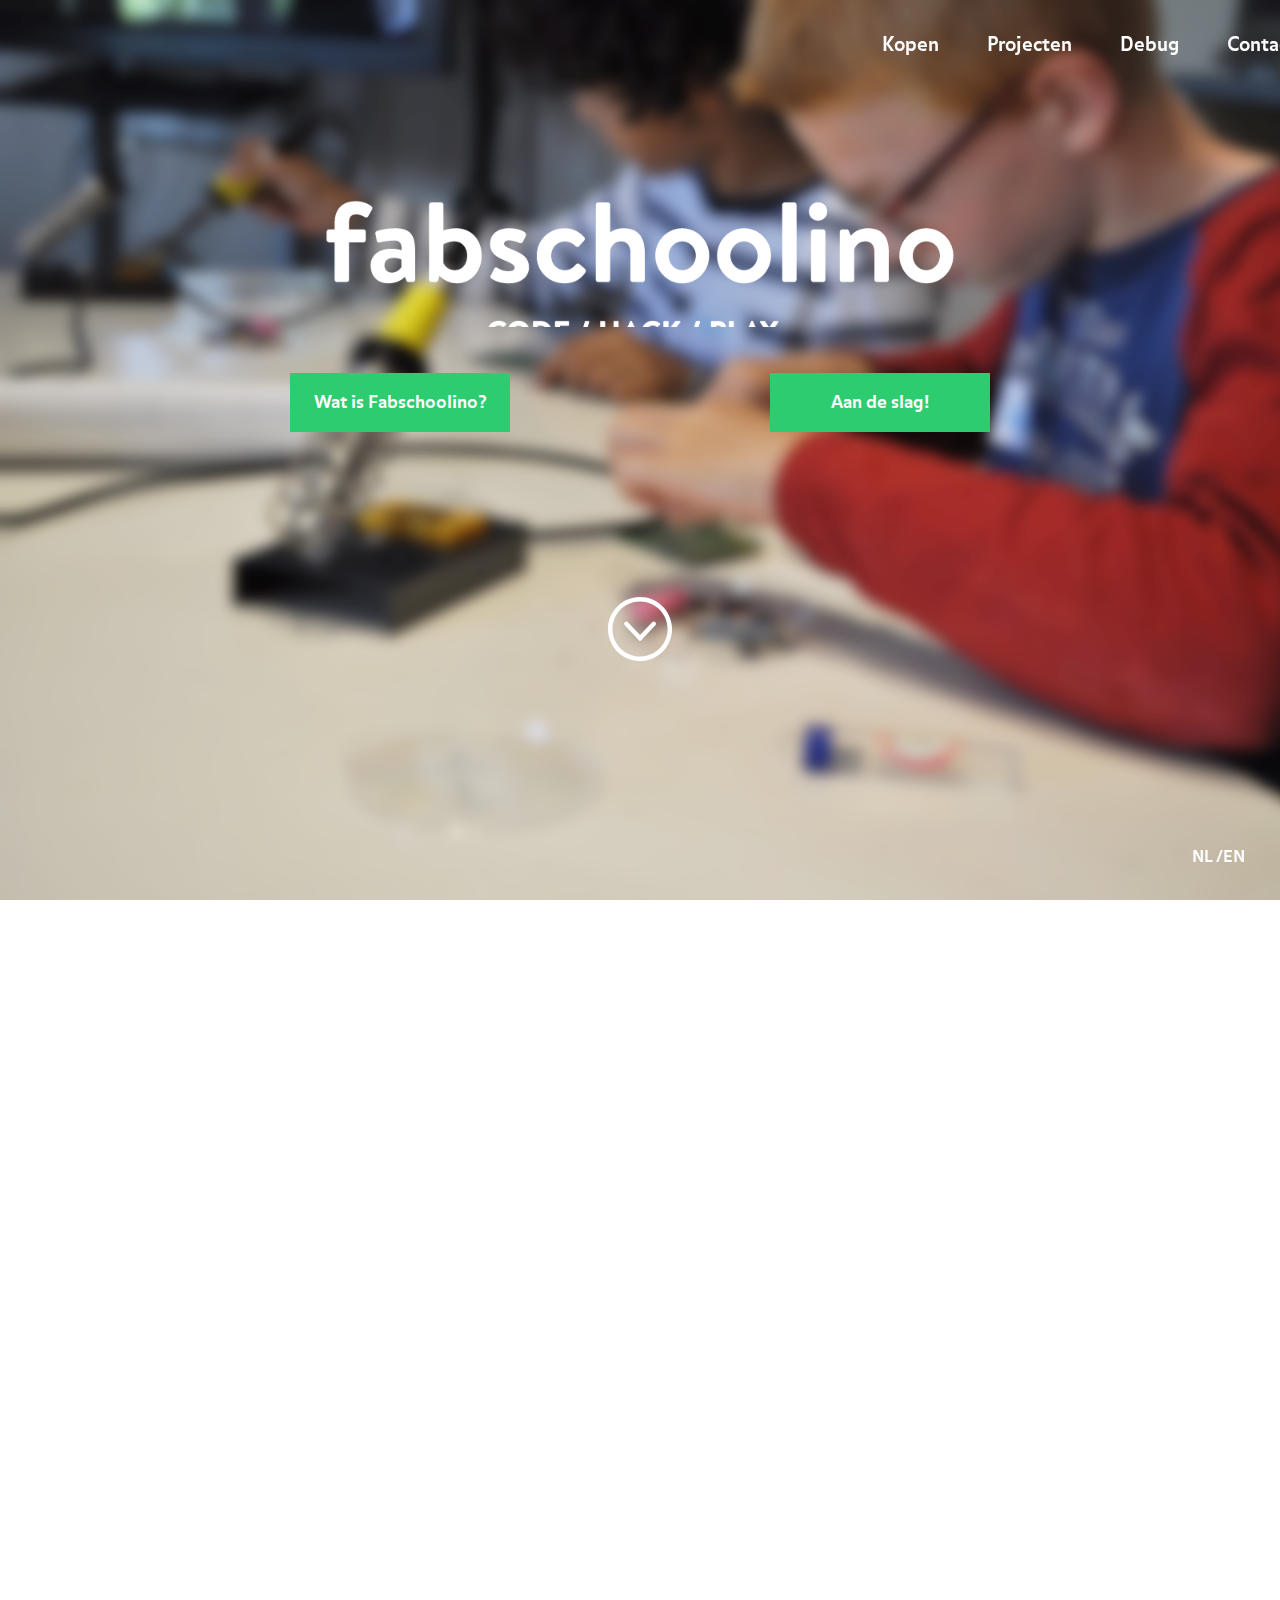
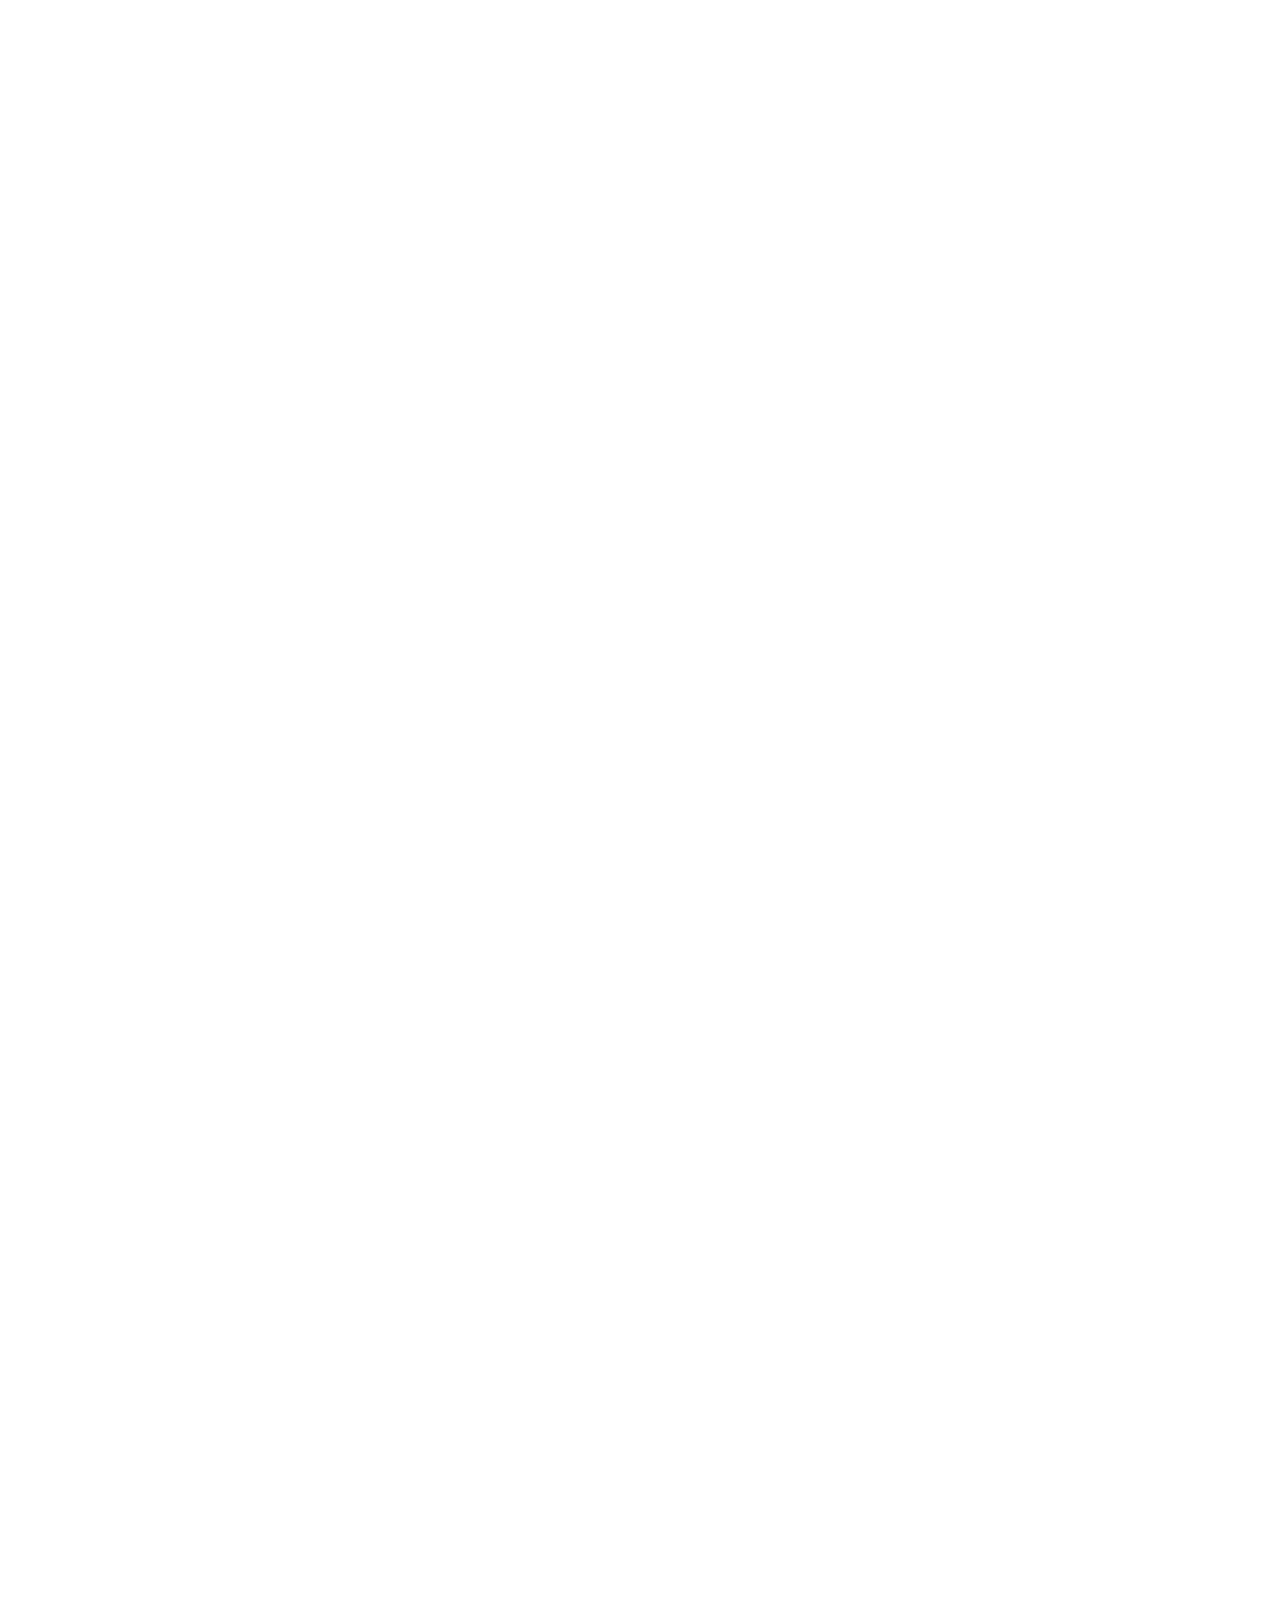
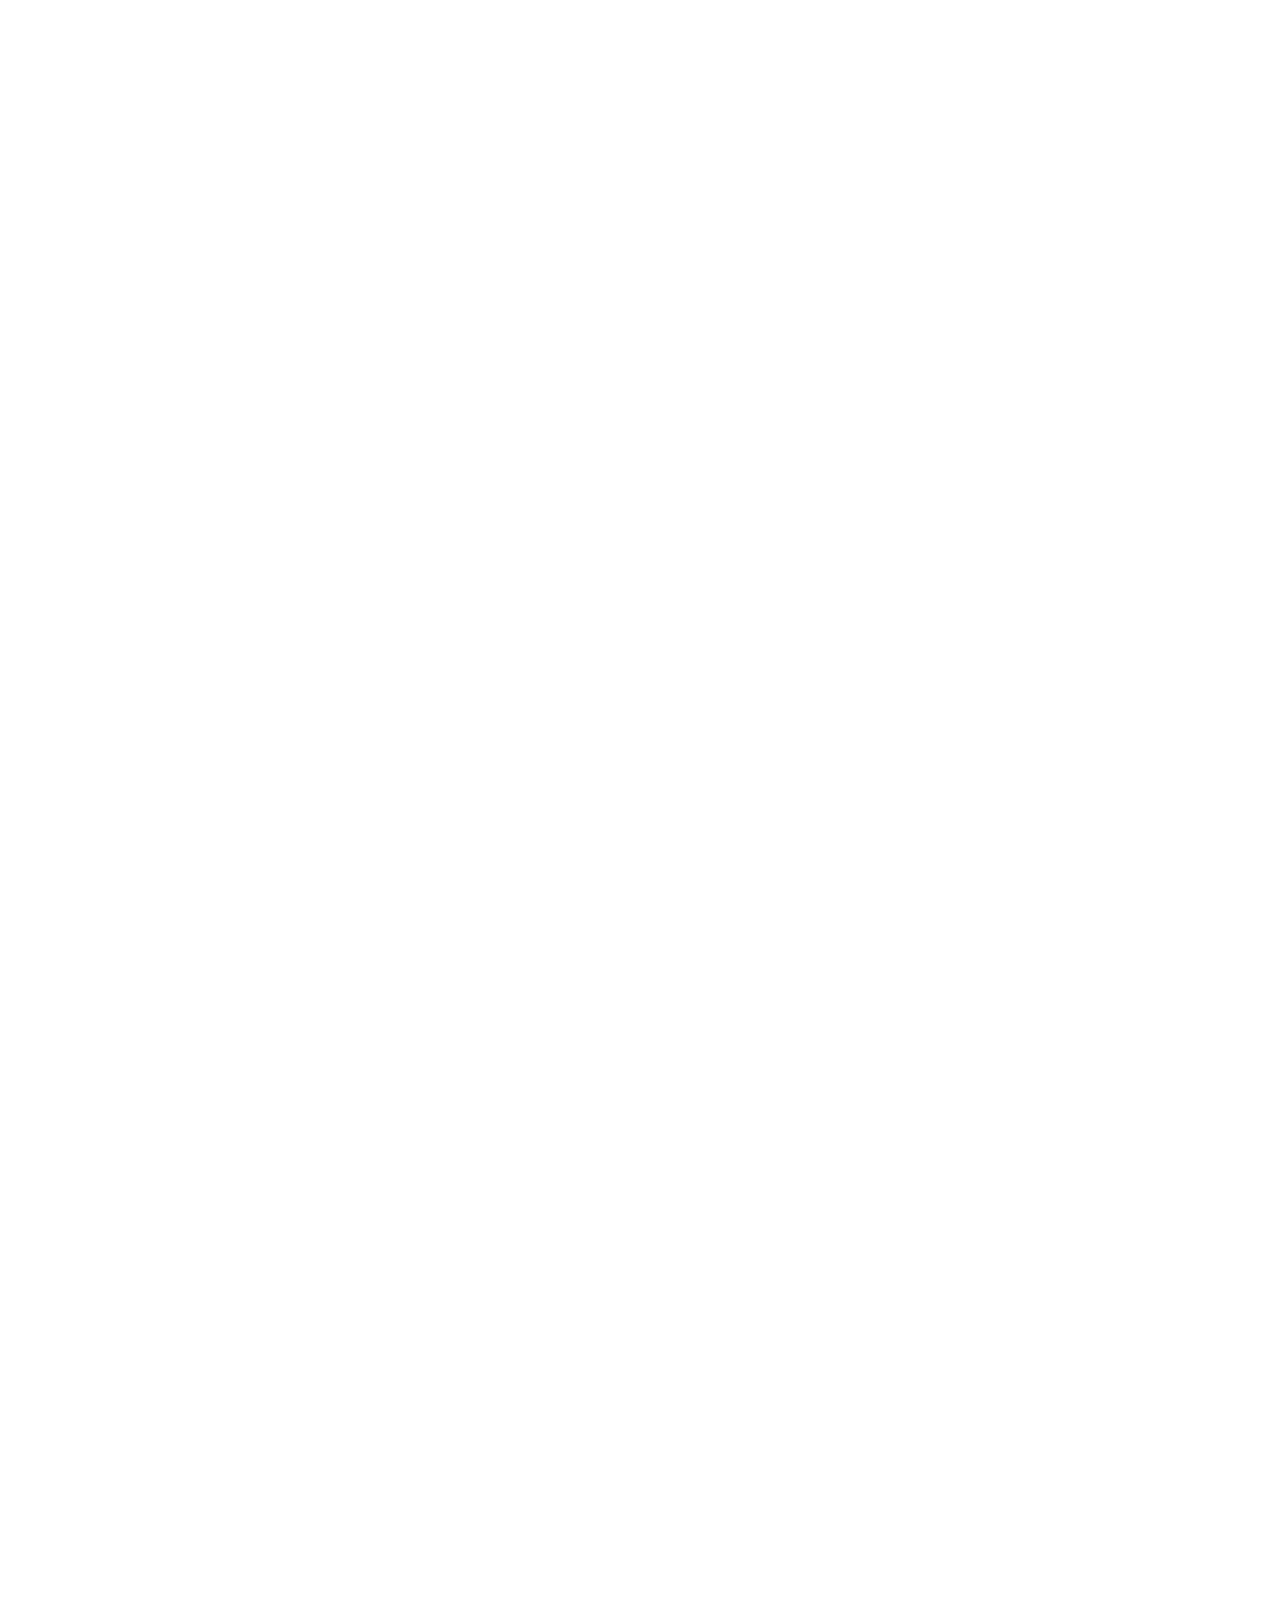
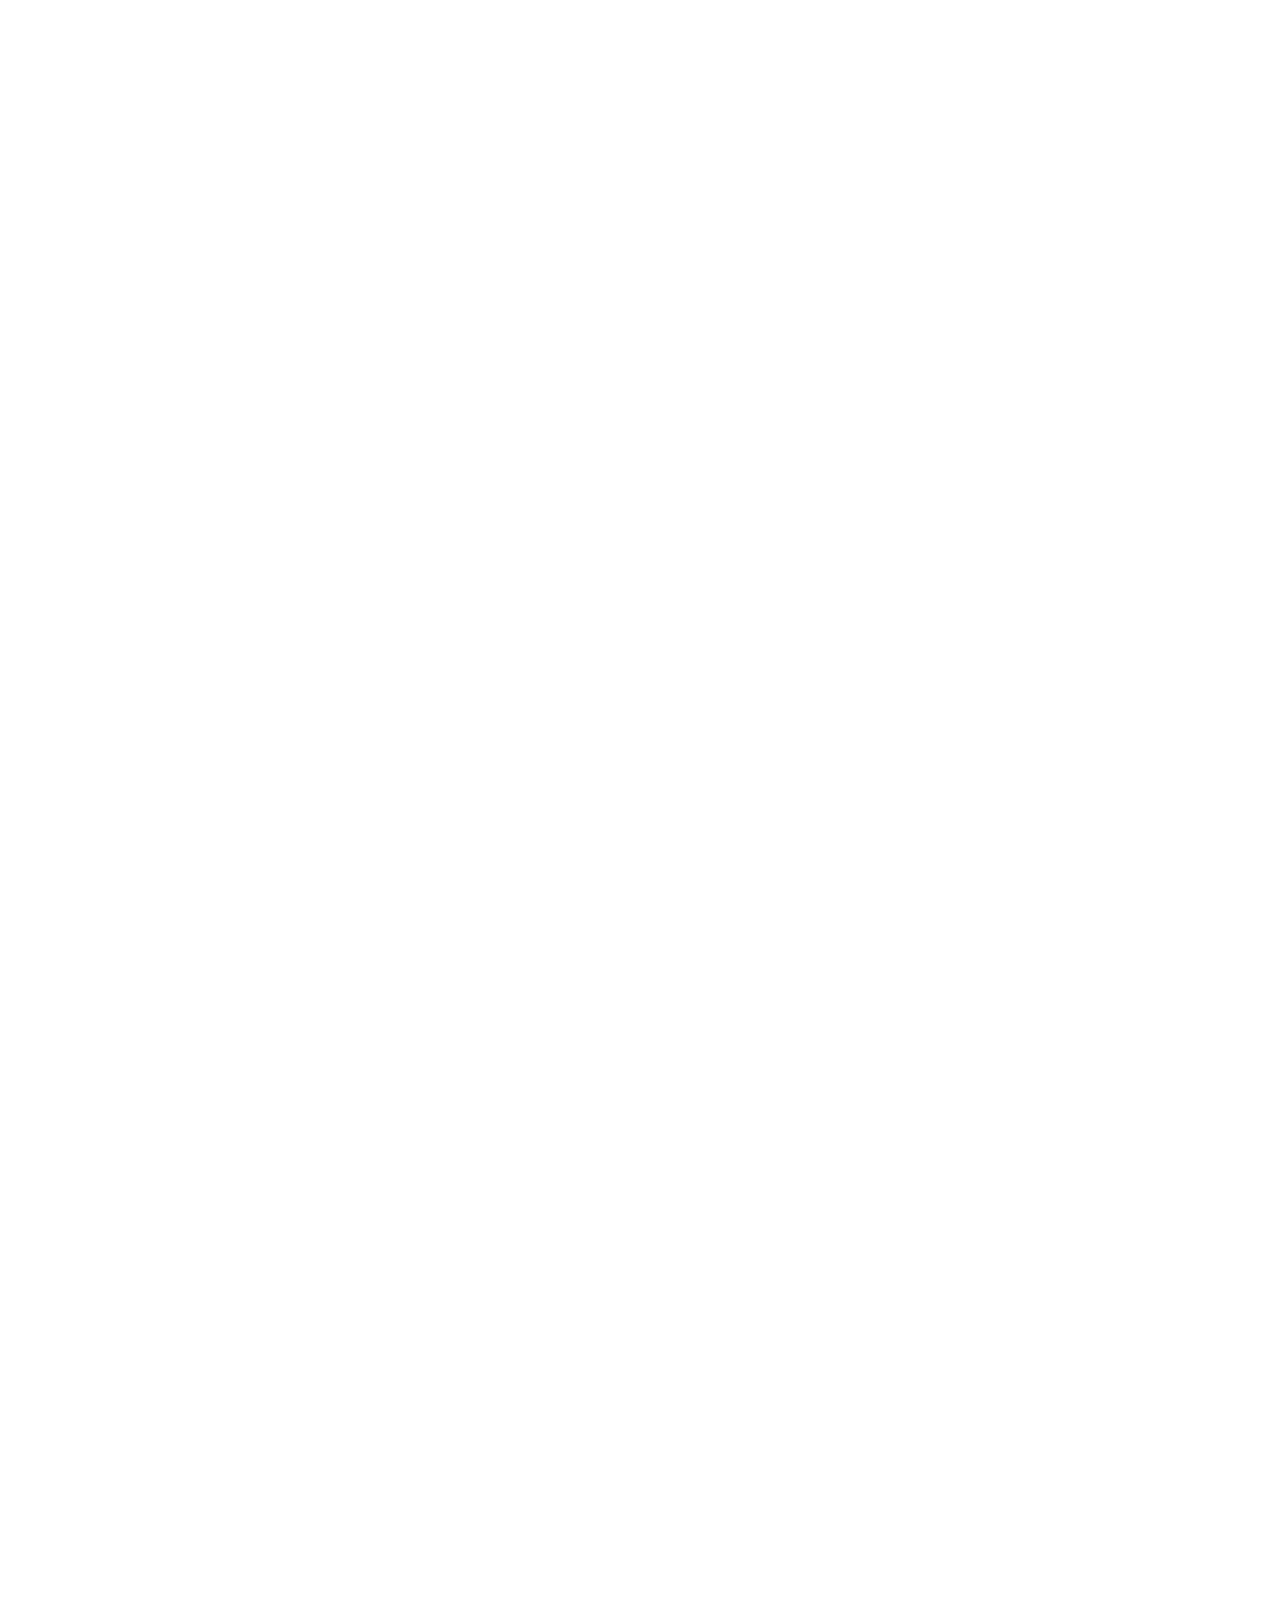
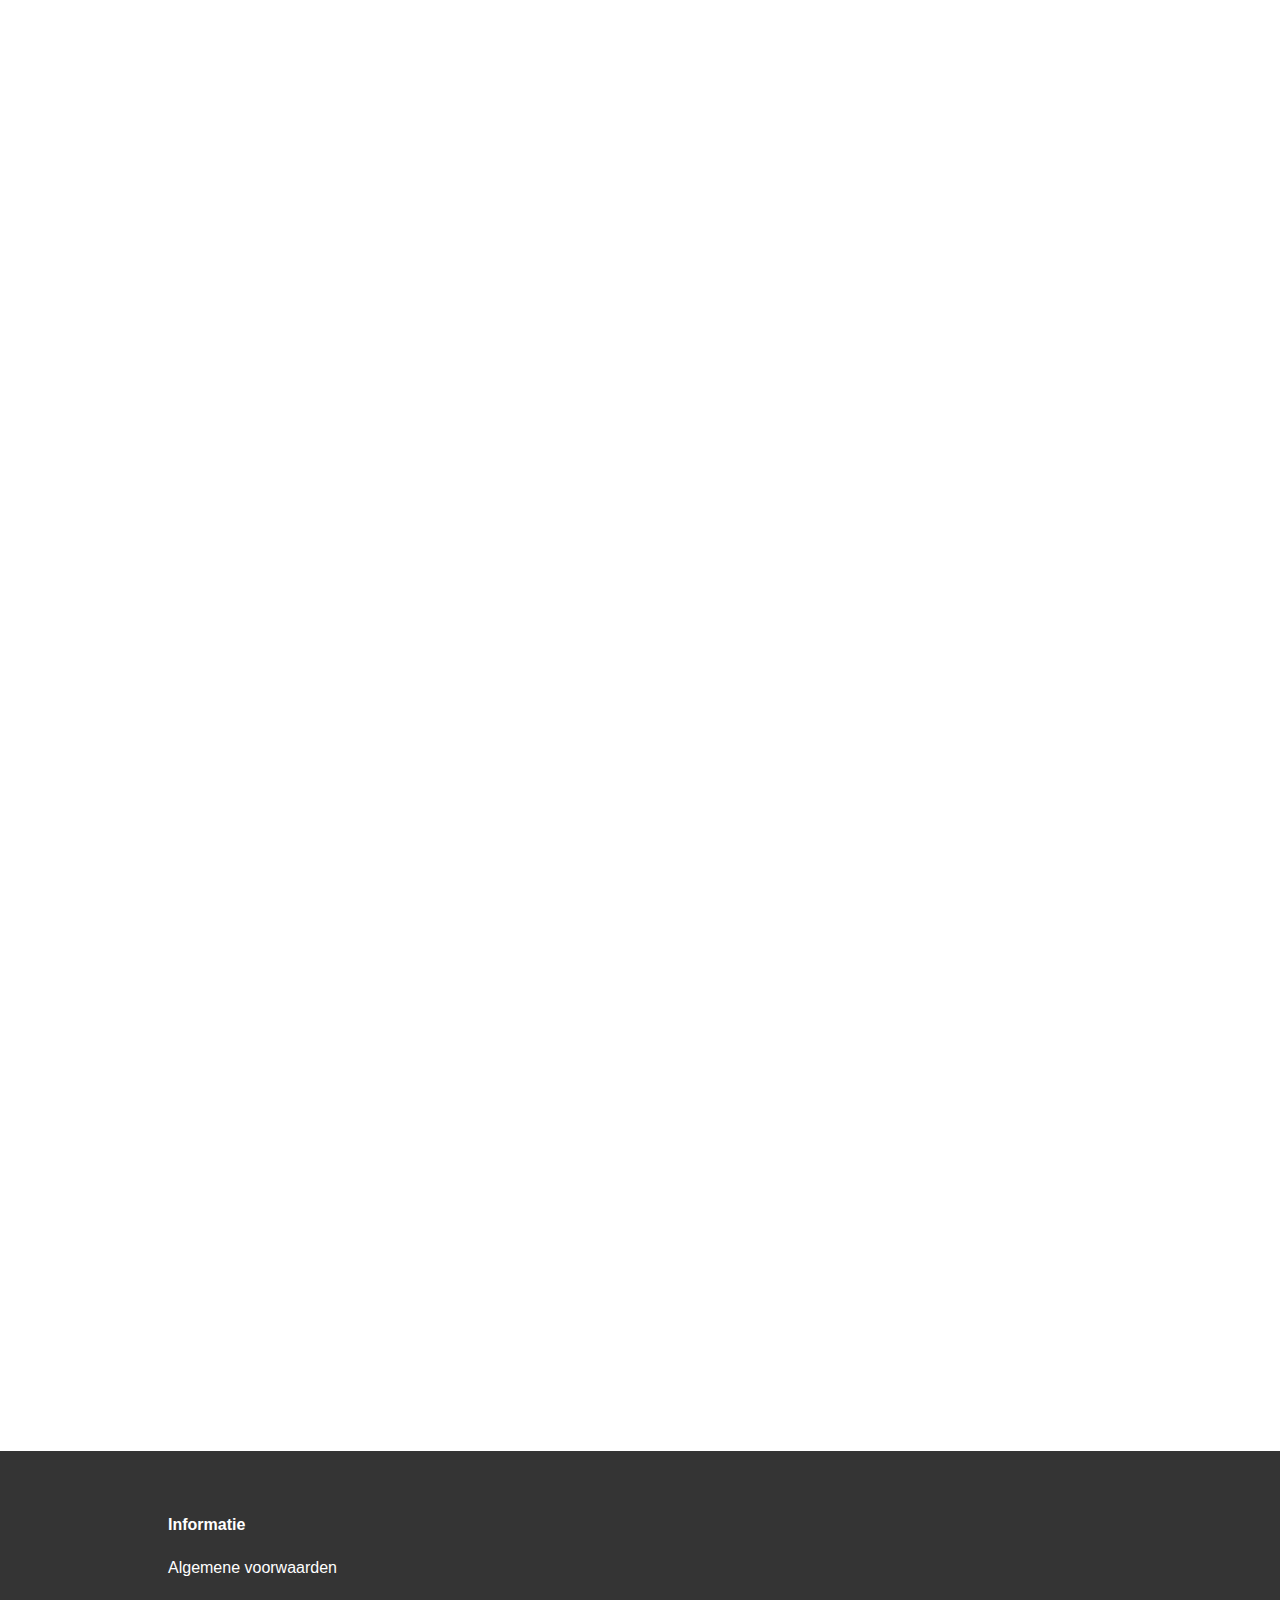
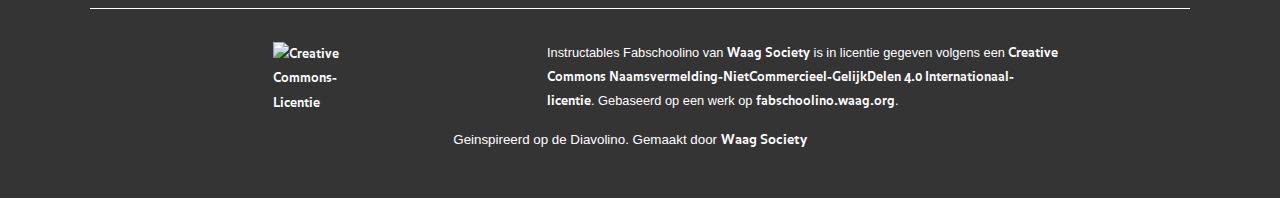
==== index.html @ feb0e5de "initial commit" ====
<!doctype html>
<html class="no-js" lang="en">
<head>
  <meta charset="utf-8">
  <meta http-equiv="x-ua-compatible" content="ie=edge">
  <title>Fabschoolino</title>
  <meta name="description" content="">
  <meta name="viewport" content="width=device-width, initial-scale=1">
  <link rel="apple-touch-icon" href="apple-touch-icon.png">
  <link rel="stylesheet" href="css/normalize.css">
  <link rel="stylesheet" href="css/main.css">
  <link rel="stylesheet" href="css/animate.css">
  <link rel="stylesheet" href="https://maxcdn.bootstrapcdn.com/bootstrap/3.3.6/css/bootstrap.min.css" integrity="sha384-1q8mTJOASx8j1Au+a5WDVnPi2lkFfwwEAa8hDDdjZlpLegxhjVME1fgjWPGmkzs7" crossorigin="anonymous">
</head>
<body>
  <!--start-->
  <nav id="nav">
    <ul>
      <li><a class="page-scroll" href="#koop">Kopen</a></li>
      <li><a class="page-scroll" href="#projects">Projecten</a></li>
      <li><a class="page-scroll" href="debug.html">Debug</a></li>
      <li><a class="page-scroll" href="#faq">Contact</a></li>
    </ul>
  </nav>
  <header id="start">
    <div id="lang-ops">
      NL
      /
      <a href="/en">EN</a>
    </div>

    <div class="container start-content">

      <div class="logo-container"></div>


      <div class="button-wrapper">


        <form>
          <button class="info-button page-scroll" type="submit"  href="#info">Wat is Fabschoolino?</button>
          <button class="info-button page-scroll" type="submit"  href="#intro_projects">Aan de slag!</button>
        </form>

      </div>
      <div class="arrow-wrapper page-scroll" href="#info">
        <img src="img/icons/arrow_down.svg">
      </div>
    </div>
  </header>

  <!--info-->

  <section id="info" class="section">

    <div class="container info-content">

      <div class="info-wrapper">
        <ul>
          <li class="hand-wrapper row1">
            <img src="img/DSC_0912.png">
          </li>

          <li class="info-text row1">
            <h3>De Fabschoolino</h3>
            <p>De Fabschoolino is een doe-het-zelf mini-computer die speciaal ontwikkeld is voor de jonge maker. Dit
              bouwpakketje is een op de Arduino gebaseerde microcontroller die je helemaal zelf moet solderen en
              programmeren. Helemaal zelf ja! Speciaal voor alle supernieuwsgierige aagjes, niet-te-stoppen
              ontdekkers en makers vanaf 9 tot 100 jaar oud. Met de Fabschoolino kunnen scholen, makerspaces en
              handige ouders samen met kinderen op een creatieve en technische ontdekkingstocht.</p>
            </li>

            <div class="robot-container">
              <img src="img/icons/robot.svg">
            </div>

          </ul>
        </div>

        <div class="ref-container">
          <h2><span>Wie gingen je voor?</span></h2>
          <ul>
            <li class="row2">
              <div class="ref-box">
                <img src="img/review_img1.png">
              </div>
              <h4>Bram, 10 jaar</h4>
              <p>
                Het leukste vind ik dat ik alles zelf heb gemaakt.
              </p>
            </li>
            <li class="row2">
              <div class="ref-box">
                <img src="img/storm-ref.png">
              </div>
              <h4>Storm, 10 jaar</h4>
              <p>
                Ik vond het heel leuk om te mogen solderen en een deuralarm te maken!
              </p>
            </li>
            <li class="row2">
              <div class="ref-box">
                <img src="img/jetze-ref.png">
              </div>
              <h4>Jetze, 10 jaar</h4>
              <p>
                Ik vond het leuk dat ik zelf dingen mocht maken en daar ook uitleg bij kreeg.
              </p>
            </li>
          </ul>
        </div>

      </div>

    </section>

    <!--koop-->

    <section id="koop" class="section">

      <div class="container koop-content">
        <h2><span>Kopen</span></h2>

        <div class="koop-wrapper">
          <ul>

            <li class="koop-text row1">
              <h3>Ik wil een Fabschoolino</h3>
              <p>Bestel de Fabschoolino nu online en ontvang alles wat je nodig hebt om je eigen creatieve
                elektronicaproject vanaf nul te beginnen. Lees hieronder hoe je hem soldeert en programmeert.</p>
                <a href="http://www.waag.org/nl" target="_blank"><img class="koop-text_logo" src="img/icons/WS_logo_alt.jpg"></a>

              </li>

              <li class="product-wrapper row1">
                <img src="img/thumb.png">
                <h4>Fabschoolino</h4>
                <p>&euro; 20,-</p>
                <p>excl verzendkosten</p>
                <div class="button-box">
                  <a href="https://shop.waag.org/index.php?route=product/product&path=60&product_id=50" target="_blank">Koop hier</a>
                </div>

              </li>

            </ul>
          </div>

        </div>

      </section>

      <!--aan de slag-->

      <section id="intro_projects" class="section">

        <div class="container intro_projects-content">
          <h2><span>Aan de slag!</span></h2>

          <div class="intro_projects_wrapper">

            <ul>
              <li class="intro_proj_textbox1">
                <div class="intro-text_wrapper">
                  <h3>Maak je eigen Fabschoolino</h3>
                  <p>De fabschoolino moet je helemaal zelf in elkaar zetten. Download de instructie en lees hoe je hem
                    stap-voor-stap soldeert.
                  </p>
                  <ul>
                    <form class="button-container-intro" method="get" action="media/pdf/fabschoolino-instructable.pdf">
                      <button class="info-button" type="submit">Fabschoolino instructable</button>
                    </form>
                    <form class="button-container-intro" method="get" action="media/pdf/FullSolderComic_NL.pdf">
                      <button class="info-button" type="submit">Soldeer instructable</button>
                    </form>
                  </ul>
                </div>
              </li>

              <li class="intro_proj_imgbox-fs"></li>

              <li class="intro_proj_imgbox-breadboard"></li>

              <li class="intro_proj_textbox2">
                <div class="intro-text_wrapper">
                  <h3>Werken met een Breadboard</h3>
                  <p>Met behulp van het breadboard verbind je de verschillende elementjes van je project aan elkaar en
                    maak je je eigen circuitje. Lees hier hoe je dat doet.
                  </p>
                  <form class="button-container-intro" method="get" action="media/pdf/breadboard_instructable.pdf">
                    <button class="info-button" type="submit">Breadboard instructable</button>
                  </form>
                </div>
              </li>

              <li class="intro_proj_textbox1">
                <div class="intro-text_wrapper">
                  <h3>Leren programmeren</h3>
                  <p>Heb jij je Fabschoolino af? Dan kan je nu beginnen met programmeren. Download hier de code
                    waarmee jij je Fabschoolino laat doen wat jij wilt. Hieronder vind je verschillende voorbeelden van
                    projecten die je kan maken.
                  </p>
                  <ul>
                    <form class="button-container-intro" method="get" action="media/pdf/programmeer_instr_windows.pdf">
                      <button class="info-button" type="submit">Instructable (Windows)</button>
                    </form>
                    <form class="button-container-intro" method="get" action="media/pdf/programmeer_instr_mac.pdf">
                      <button class="info-button" type="submit">Instructable (Mac)</button>
                    </form>
                  </ul>
                </div>

              </li>

              <li class="intro_proj_imgbox-prog"></li>
            </ul>

          </div>

        </div>

      </section>

      <!--projecten-->

      <section id="projects" class="section">

        <div class="container projects-content">
          <h2><span>Wat kun je maken</span></h2>

          <div class="projects_wrapper">

            <div class="project_wrapper--kop">

              <p>
                De onderdelen voor de onderstaande drie projecten worden meegeleverd met de Fabschoolino.
                Download de instructables en maak je eigen TV-B-Gone, deuralarm of stoplicht. Kijk <a href="media/pdf/Onderdelen%20Fabschoolino.pdf">hier</a> voor de
                inventarislijst.
              </p>
            </div>


            <ul>

              <li>
                <img src="img/tvb-gone_thumb.jpg">
                <div class="projects_text_wrapper">
                  <h3>TVB-Gone</h3>
                  <p>Een leuke grap uithalen? Bouw een TVB-gone en programmeer je Fabschoolino zo dat je alle televisies
                    in een keer kan uitzetten.
                  </p>
                  <ul>
                    <form class="button-container-inspiratie" method="get" action="media/pdf/tvb-gone_instructable.pdf">
                      <button class="info-button" type="submit">TVB-Gone instructable</button>
                    </form>
              </ul>
            </div>
          </li>
          <li class="proj-box-2">
            <img src="img/deuralarm_thumb.jpg">
            <div class="projects_text_wrapper">
              <h3>Deuralarm</h3>
              <p>Indringers opgepast! Maak met je Fabschoolino een deuralarm zodat er nooit meer iemand
                onopgemerkt de kamer binnen komt.
              </p>
              <ul>
                <form class="button-container-inspiratie" method="get" action="media/pdf/deuralarm_instructable(breadboard).pdf">
                  <button class="info-button" type="submit">Deuralarm instructable</button>
                </form>
                <form class="button-container-inspiratie" method="get" action="media/code/deuralarm.zip">
                  <button class="info-button" type="submit">Download de code</button>
                </form>
              </ul>
            </div>
          </li>
          <li>
            <img src="img/stoplicht_thumb.jpg">
            <div class="projects_text_wrapper">
              <h3>Stoplicht</h3>
              <p>1,2,3 stop! Bouw met je Fabschoolino een stoplicht dat afstand meet. Als een object te dichtbij komt
                springt het licht op rood.
              </p>
              <ul>
                <form class="button-container-inspiratie" method="get" action="media/pdf/stoplicht_instructable.pdf">
                  <button class="info-button" type="submit">Stoplicht instructable</button>
                </form>
                <form class="button-container-inspiratie" method="get" action="media/code/deuralarm.ino">
                  <button class="info-button" type="submit">Download de code</button>
                </form>
              </ul>
            </div>
          </li>
        </ul>
      </div>
    </div>
  </section>

  <!--faq-->
  <section id="faq" class="section">
    <div class="container faq-content">
      <h2><span>Veel gestelde vragen</span></h2>
      <div class="faq_wrapper">
        <button class="accordion">Wat moet ik kunnen om de Fabschoolino in elkaar te zetten?</button>
        <div class="panel">
          <p>Nou, best veel! Maar maak je geen zorgen, we helpen je overal bij. Het helpt ook als je het samen
            doet met iemand die er iets meer van af weet, bijvoorbeeld een techniekdocent of een handige
            ouder. Als eerste ga je solderen, je zet zo zelf alle onderdelen van je Fabschoolino aan elkaar.
            Vervolgens oefen je met het maken van een stroomkring. Dat doe je met een breadboard. Je kan
            zo een lampje laten branden met je Fabschoolino. Tot slot leer je hoe je geprogrammeerde code
            op je Fabschoolino kunt zetten. Wanneer je dit allemaal geleerd hebt kun je van alles met je
            Fabschoolino gaan maken: een deuralarm, een stoplicht, een afstandsbediening, en nog veel
            meer. Om je uit te leggen hoe iets werkt hebben we instructables gemaakt. Dat zijn stap voor stap
            instructies met plaatjes en korte uitleg. En je kunt vragen stellen aan degene die je helpt. Als je er
            echt niet uitkomt dan kun je altijd een vraag stellen in het vragen-veld onderaan deze site.</p>
          </div>

          <button class="accordion">Mag ik de maakprojecten ook een beetje aanpassen?</button>
          <div class="panel">
            <p>Ja natuurlijk! We hebben al ons werk op deze website gedeeld via een zogenaamde Creative Commons licentie. Hierin staat dat je alle Instructables en andere materialen mag delen met anderen en dat je het ook een beetje mag aanpassen naar je eigen smaak. We willen wel graag dat je onze naam vermeldt wanneer je iets deelt, dus zet er even bij dat het afkomstig is van Waag Society. We willen niet dat je ons werk doorverkoopt, je mag het dus niet gebruiken voor commerciële doelen.</p>
          </div>

          <button class="accordion">Wat kan ik nog meer maken met mijn Fabschoolino?</button>
          <div class="panel">
            <p>De Fabschoolino is in wezen een Arduino. Zodra je je Fabschoolino in elkaar hebt gesoldeerd kan je
              hiermee alles maken wat je ook met een Arduino maken kan. Ben jij super enthousiast en wil je meer
              projecten ontdekken naast de TV-B-Gone, het deuralarm en het stoplicht? Zoek dan op ‘Arduino’ via
              <a href="http://www.instructables.com" target="_blank">instructables.com</a> en vind andere beschrijvingen van uitvindingen die je kan bouwen met je
              Fabschoolino.</p>
            </div>

            <button class="accordion">Wat krijg ik allemaal als ik een Fabschoolino koop?</button>
            <div class="panel">
              <p>Dat zie je in <a href="media/pdf/Onderdelen%20Fabschoolino.pdf">dit bestand</a>. Je krijgt alle hardware onderdelen om de maakprojecten op deze website te maken. De instructables voor deze projecten download je <a class="page-scroll" href="#intro_projects">Hier</a>. Zo kan je gelijk aan de slag!</p>
            </div>


            <button class="accordion">Waar koop je een soldeerbout?</button>
            <div class="panel">
              <p>Je kan een soldeerbout op verschillende plekken kopen. Neem <a href="https://klooikoffers.nl/portfolio/klooikoffer-3-soldeerbout-vanaf-groep-5/">hier</a> bijvoorbeeld eens een kijkje.</p>
            </div>

              <button class="accordion">Wat is een instructable?</button>
              <div class="panel">
                <p>Een instructable is een gebruiksaanwijzing die je stap-voor-stap vertelt hoe je de Fabschoolino in
                elkaar zet en moet programmeren. Wij hebben dit woord geleend van <a href="http://www.instructables.com" target="_blank">instructables.com</a></p>
              </div>

              <button class="accordion">Waarom heeft Waag Society de Fabschoolino ontwikkeld?</button>
              <div class="panel">
                <p>Jongeren van nu groeien op in een maatschappij waarin technologie en inventiviteit steeds
                  belangrijker worden. Zij worden echter nog altijd opgeleid naar oude maatstaven. Met het
                  Fabschool lesprogramma onderzoekt Waag Society hoe dit anders kan. Aan de hand van de
                  praktijkervaring die wij opdeden tijdens de afgelopen Fabschool edities, ontwikkelde Waag
                  Society de Fabschoolino. Met deze doe-het-zelf mini-computer wil Waag Society een extra impuls
                  geven aan de maakonderwijsbeweging in Nederland. Meer hierover lees je op de <a href="http://waag.org/nl/project/fabschoolino" target="_blank">hier</a>.</p>
              </div>

              <div id="contact-area">
                <h3>Zelf een vraag stellen</h3>
                <form method="post" action="contactengine.php">
                  <label for="Email">Jouw E-mail:</label>
                  <input type="text" name="Email" id="Email" required />
                  <label for="Message">Bericht:</label><br />
                  <textarea name="Message" rows="20" cols="20" id="Message" required></textarea>
                  <input type="submit" name="submit" value="Stuur Email" class="submit-button" />
                </form>
              </div>
              </div>
            </section>

            <!--footer-->

            <section id="footer">
              <div class="footer-info">
                <ul>
                  <li>
                    <h4>Informatie</h4>
                    <a href="terms.html" target="_blank">Algemene voorwaarden</a>
                  </li>
                </ul>
              </div>
              <span class="bar"></span>
              <div class="footer-content">
                <ul class="cc-wrapper">
                  <li>
                    <a rel="license" href="http://creativecommons.org/licenses/by-nc-sa/4.0/"><img alt="Creative Commons-Licentie" style="border-width:0" src="https://i.creativecommons.org/l/by-nc-sa/4.0/88x31.png" /></a>
                  </li>
                  <li>
                    <span xmlns:dct="http://purl.org/dc/terms/" href="http://purl.org/dc/dcmitype/Text" property="dct:title" rel="dct:type">Instructables Fabschoolino</span> van <a xmlns:cc="http://creativecommons.org/ns#" href="www.waag.org" property="cc:attributionName" rel="cc:attributionURL">Waag Society</a> is in licentie gegeven volgens een <a rel="license" href="http://creativecommons.org/licenses/by-nc-sa/4.0/">Creative Commons Naamsvermelding-NietCommercieel-GelijkDelen 4.0 Internationaal-licentie</a>.
                    Gebaseerd op een werk op <a xmlns:dct="http://purl.org/dc/terms/" href="fabschoolino.waag.org" rel="dct:source">fabschoolino.waag.org</a>.
                  </li>
                  <li>
                    <p>Geinspireerd op de Diavolino. Gemaakt door <a href="http://www.waag.org/nl">Waag Society</a></p>
                  </li>
                </ul>
              </div>
            </section>

            <!--Scripts-->
            <script src="https://code.jquery.com/jquery-3.2.1.min.js"></script>
            <script src="https://cdnjs.cloudflare.com/ajax/libs/ScrollMagic/2.0.5/ScrollMagic.min.js"></script>
            <script src="js/plugins.js"></script>
            <script src="js/jquery.easing.min.js"></script>
            <script src="js/scrolling-nav.js"></script>
            <script src="js/main.js"></script>
          </body>
          </html>
---- css/main.css ----
html {
  color: #222;
  font-size: 1em;
  line-height: 1.4;
  overflow-x: hidden;
}

body {
  overflow-x: hidden;
}

@font-face{
    font-family: Balance;
    src: url(../fonts/BalanceOT-Light.otf);
}

@font-face{
    font-family: Balance-bold;
    src: url(../fonts/BalanceOT-Bold.otf)
}

p{
    font-family: mr-eaves-modern, sans-serif;
    font-style: normal;
    font-weight: 300;
    font-size: 10pt;

}

.section{
    padding-top: 80px;
    opacity: 0;
    transform: translateY(30px);
    transition: all 0.6s ease-out;
}

.section.fade-in {
    opacity: 1;
    transform: translateY(0px);
}


/* nav */

nav {
  position: fixed;
  width: 100%;
  top: 0;
  z-index: 1;
}

nav ul {
    display: inline-flex;
    width: 100vw;
    flex-wrap: nowrap;
    justify-content: flex-end;
    position: relative;
    background-color: rgba(52, 52, 52, 0);
    padding-right: 2em;
    text-align: right;
    transition: all 0.4s ease-out;
    }

nav ul.nav-color {
    background-color: #343434;
}


   nav ul li {
      display: inline-block;
      padding: 1em 1.5em;
      font-size: 1em;
      color: #fff;

    }


   nav ul li a {
        color: #fff;
        text-decoration: none;
        font-family: Balance-bold;
        cursor: pointer;
        font-size: 1.2em;
      }

nav ul li a:hover{
        color: #fff;
        text-decoration: none;
      }

nav ul li a:focus{
        color: #fff;
        text-decoration: none;
      }



#start {
    height: 100vh;
    width: 100vw;
    background-image: url(../img/bg_images/bg_landing2.png);
    background-size: cover;

}


.start-content{
    height: 100vh;
    padding-top: 15%;
}

.logo-container{
    background: url(../img/fabschoolino_logo_final_white.png) no-repeat;
    background-size: 100%;
    width: 30vw;
    height: auto;
    margin: auto;
    padding-top: 15vh;
    padding-left: 10%;
    padding-right: 10%;
    z-index: 1;
}

/*
.img{
    width: 100%;
    height: auto;
}
*/


.button-wrapper{
    max-width: 75%;
    height: 20vh;
    margin: auto;
    padding-top: 2%;
    padding-left: 10%;
    padding-right: 10%;

}

.button-wrapper form{
    display: inline-flex;
    flex-flow: row wrap;
    justify-content: space-around;
    padding: 0;
    margin: auto;
    width: 100%;
    height: auto;
    list-style: none;


}

.button-wrapper form button{
    text-align: center;
    width: 220px;
    height: auto;
    background-color: #2ECC71;
    padding: 1.0em 0;
    margin-top: 20px;
    font-family: Balance-bold;
    cursor: pointer;
    border: 0px solid;
    color: #fff;
    font-size: 1.1em;
}

.button-wrapper form button:hover{
    background-color: #219351;
    -webkit-transition: all 0.2s;
    -moz-transition: all 0.2s;
    -o-transition: all 0.2s;
    transition: all 0.2s;
}

.arrow-wrapper{
    width: 5%;
    height: auto;
    margin: auto;
    padding-top: 5%;
    padding-bottom: 5%;
    -webkit-transition: all 0.2s;
    -moz-transition: all 0.2s;
    -o-transition: all 0.2s;
    transition: all 0.2s;
}

.arrow-wrapper:hover{
    width: 6%;
    cursor: pointer;
}





/*info*/
#info{
    max-width: 100vw;
    height: auto;
    background-color: #fff;

}


.info-content{
    height: auto;
    overflow: hidden;

}

.info-wrapper{
    margin-top: 5%;
    width: 100%;
    height: 60%;
}

.info-wrapper ul{
    display: inline-flex;
    flex-flow: row wrap;
    justify-content: space-between;
    padding: 0;
    margin: auto;
    width: 100%;
    height: 100%;
    list-style: none;
}

.info-wrapper ul li{
    padding-left: 15px;
    padding-right: 15px;
}

.row1{
    width: 48%;
}


.hand-wrapper img{
    max-width: 100%;
    height: auto;

}


.info-text{
    padding-top: 3em;
    text-align: left;
    font-size: 0.9em;
    color: #5d5d5d;
}

.info-text h3{
    padding-bottom: 10px;
    color: #191919;
    font-family: Balance-bold;
}

.info-text p{
    padding-bottom: 20px;
}

h2 {
   width: 100%;
   text-align: center;
   border-bottom: 1px solid #d0d0d0;
   margin: 10px 0 10px;


}

h2 span {
    background:#fff;
    padding: 0 30px;
    font-family: Balance-bold;
    position: relative;
    top: 0.45em;

}

.robot-container{
    position: relative;
    width: 8%;
    height: auto;
    left: 80%;
    bottom: 40%;
    overflow: hidden;
}

.ref-container{
    width: 100%;
    height: 40%;
    position: relative;


}

.row2{
    width: 25%;
}


.ref-container ul{
    display: inline-flex;
    flex-flow: row nowrap;
    justify-content: space-around;
    margin: 30px 0 20px 0;
    padding: 0;
    width: 100%;
    height: auto;
    list-style: none;

}

.ref-container ul li{
    max-width: 100%;
    height: 100%;
    margin: auto;
    text-align: center;
    padding: 10px 0 10px 0;
}



.ref-container ul li h4{
    color: #191919;
}

.ref-container ul li p{
    color: #5d5d5d;
    font-size: 1em;
}

.ref-box{
    max-width: 30%;
    min-width: 100px;
    height: auto;
    margin-left: 33%;

}

.ref-box img{
    max-width: 100%;
}


/*koop*/

#koop{
    max-width: 100vw;
    height: auto;
    background-color: #fff;
}

.koop-content{
    height: auto;

}

.koop-wrapper{
    margin-top: 5%;
    margin-bottom: 5%;
    width: 100%;
    height: 60%;
}

.koop-wrapper ul{
    display: inline-flex;
    flex-flow: row wrap;
    justify-content: space-between;
    padding: 0;
    margin: auto;
    width: 100%;
    height: 100%;
    list-style: none;
}

.koop-wrapper ul li{
    height: auto;
    padding-left: 15px;
    padding-right: 40px;
}


.koop-text{
    padding-top: 40px;;
    text-align: left;
    font-size: 0.9em;
    color: #5d5d5d;

}

.koop-text h3{
    padding-bottom: 10px;
    color: #191919;
    font-family: Balance-bold;

}

.koop-text p{
    border-bottom: 1px solid #d0d0d0;
    text-align: left;
    margin: 10px 0;
    padding-bottom: 20px;
}

.koop-text_logo{
    width: 90px;
    height: auto;
    margin-top: -10px;
}

.product-wrapper{
    text-align: center;
}


.product-wrapper img{
    width: 50%;
    height: auto;

}

.product-wrapper h4{
    font-family: Balance-bold;
}

.product-wrapper p{
    font-family: balance;
    text-align: center;
    font-size: 1.0em;
}



.button-box{
  margin-top: 30px;

}

.button-box a {
  position: relative;
  padding: 15px 50px;
  border-radius: 0px;
  font-family: Balance-bold;
  font-size: 1em;
  color: #FFF;
  text-decoration: none !important;
  background-color: #2ECC71;
  display: inline-flex;

}

.button-box :hover{
    background-color: #219351 !important;
    color: #fff !important;

}

/*aan de slag*/

#intro_projects{
    max-width: 100vw;
    height: auto;
    background-color: #fff;
}

.intro_projects-content{
    height: auto;
}

.intro_projects_wrapper{
    margin: 10% 0 10% 0;
    padding: 0 2% 0 2%;
}

.intro_projects_wrapper ul{
    display: inline-flex;
    flex-flow: row wrap;
    justify-content: space-between;
    padding: 0;
    margin: 0;
    width: 100%;
    height: 100%;
    list-style: none;
}

.intro_projects_wrapper ul li{
    width: 50%;
    height: auto;
}

.intro_proj_imgbox-fs{
    width: 100%;
    background-image: url(../img/make_fabschoolino.jpg);
    -webkit-background-size: cover;
    -moz-background-size: cover;
    -o-background-size: cover;
    background-size: cover;
}


.intro_proj_textbox1{
    background-color: #343434;
    color: #fff;
    text-align: left;
    font-family: Balance;
}



.intro_proj_textbox2{
    background-color: #f5f5f5;
    color: #191919;
    text-align: left;
    font-family: Balance;
}

.intro_proj_imgbox-breadboard{
    width: 100%;
    background-image: url(../img/make_breadboard.jpg);
    -webkit-background-size: cover;
    -moz-background-size: cover;
    -o-background-size: cover;
    background-size: cover;
}

.intro_proj_imgbox-prog{
    width: 100%;
    background-image: url(../img/make_programming.jpg);
    -webkit-background-size: cover;
    -moz-background-size: cover;
    -o-background-size: cover;
    background-size: cover;
}

.intro-text_wrapper{
    margin: 25% 8% 30% 8%;
}

.intro-text_wrapper ul{
    display: inline-flex;
    flex-wrap: wrap;
    justify-content: space-between;
    width: 90%;
}

.intro-text_wrapper h3{
    padding-bottom: 10px;
    font-family: Balance-bold;
}


.button-container-intro{
    margin-top: 2em;
    width: 35%;
    margin-right: 40px;
}

.button-container-intro button{
    text-align: center;
    width: 180px;
    height: auto;
    background-color: #2ECC71;
    padding: 1em 0;
    font-family: Balance-bold;
    cursor: pointer;
    border: 0px solid;
    color: #fff;
    font-size: 1em;
}

.button-container-intro button:hover{
    background-color: #219351;
    -webkit-transition: all 0.2s;
    -moz-transition: all 0.2s;
    -o-transition: all 0.2s;
    transition: all 0.2s;
}

.pdf-button-box{
    margin-top: 3em;
}

.pdf-button-box a {
  position: relative;
  padding: 12px 15%;
  border-radius: 0px;
  font-family: Balance-bold;
  font-size: 1em;
  color: #FFF;
  text-decoration: none !important;
  background-color: #2ECC71;
  display: inline-flex;

}

.pdf-button-box :hover{
    background-color: #219351 !important;
    -webkit-transition: all 0.2s;
    -moz-transition: all 0.2s;
    -o-transition: all 0.2s;
    transition: all 0.2s;
    color: #fff !important;

}

/*projecten*/

#projects{
    max-width: 100vw;
    height: auto;
    background-color: #fff;
}

.projects-content{
    height: auto;
}

.projects_wrapper{
    margin: 8% 0 8% 0;
    padding: 0 2% 0 2%;
}

.project_wrapper--kop{
    width: 50%;
    height: auto;
    margin-bottom: 6%;
}

.projects_wrapper h3{
    font-family: Balance-bold;
    padding-bottom: 0.5em;

}

.projects_wrapper p{
    font-family: mr-eaves-modern, sans-serif;
    padding-bottom: 0.5em;

}

.projects_wrapper ul{
    display: inline-flex;
    flex-flow: row wrap;
    justify-content: space-between;
    padding: 0;
    margin: 0;
    width: 100%;
    height: auto;
    list-style: none;

}

.projects_wrapper ul li{
    width: 100%;
    height: 30%;
    background-color: #343434;
    color: #fff;

}

.proj-box-2{
    background-color: #f5f5f5 !important;
    color: #343434 !important;
}


.projects_wrapper ul li img {
    width: 30%;
    float: left;
}

.projects_text_wrapper{
    padding: 3% 10% 0 33%;

}

.projects_text_wrapper ul{
    display: inline-flex;
    flex-wrap: wrap;
    justify-content: space-between;
    width: 70%;
}

.button-container-inspiratie{
    margin-top: 1em !important;
    margin-bottom: 1em;


}

.button-container-inspiratie button{
    text-align: center;
    width: 170px;
    height: auto;
    background-color: #2ECC71;
    padding: 1em 0;
    font-family: Balance-bold;
    cursor: pointer;
    border: 0px solid;
    color: #fff;
    font-size: 1em;
}

.button-container-inspiratie button:hover{
    background-color: #219351;
    -webkit-transition: all 0.2s;
    -moz-transition: all 0.2s;
    -o-transition: all 0.2s;
    transition: all 0.2s;
}



.projects_wrapper ul li .select {
    position: absolute;
    top: 45%;
    left: 50%;
    -webkit-transform: translate(-50%, -50%);
    -moz-transform: translate(-50%, -50%);
    -ms-transform: translate(-50%, -50%);
    -o-transform: translate(-50%, -50%);
    transform: translate(-50%, -50%);

}

.projects_wrapper ul li .select_textbox{
    position: relative;
    height: 5em;
    width: 100%;
    background-color: #343434;


}

.projects_wrapper ul li .select_textbox h3{
    width: 20%;
    position: absolute;
    color: #fff;
    font-family: Balance-bold;
    margin: 0;
    padding: 0;
    line-height: 2.8em;
    -webkit-transform: scale(1);
    -moz-transform: scale(1);
    -ms-transform: scale(1);
    -o-transform: scale(1);
    transform: scale(1);
    -webkit-transition: -webkit-transform 0.2s;
    -moz-transition: -moz-transform 0.2s;
    -o-transition: -o-transform 0.2s;
    transition: transform 0.2s;
}

.projects_wrapper ul li .select .fa {
    color: #fff;
    background-color: #2ECC71;
    display: inline-flex;
    line-height: 2.25em;
    font-size: 1em;
    text-align: center;
    text-decoration: none;
    font-family: Balance-bold;
    -webkit-transition: all 0.2s;
    -moz-transition: all 0.2s;
    -o-transition: all 0.2s;
    transition: all 0.2s;
    opacity: 0;
    padding: 10px 35px;

}

.projects_wrapper ul li:hover .ovrlay {
    opacity: 1;
}

.projects_wrapper ul li:hover .select_textbox h3{
    -webkit-transform: scale(1.05);
    -moz-transform: scale(1.05);
    -ms-transform: scale(1.05);
    -o-transform: scale(1.05);
    transform: scale(1.05);
}


.projects_wrapper ul li:hover .select .fa {
    opacity: 1;
}

.projects_wrapper ul li .select .fa:hover {
    background-color: #219351;
}

/*faq*/

#faq{
    max-width: 100vw;
    height: auto;
    background-color: #fff;
}

.faq-content{
    height: auto;
    border-bottom: 1px solid #d0d0d0;
}

.faq_wrapper{
    margin: 8% 0 10% 0;
    padding: 0 2% 0 2%;
}

.faq_wrapper h3{
    font-family: Balance-bold;
    padding-bottom: 0.5em;

}

button.accordion {
    background-color: #eee;
    color: #444;
    cursor: pointer;
    padding: 18px;
    width: 100%;
    text-align: left;
    border: none;
    outline: none;
    font-family: Balance-bold;
    transition: 0.4s;
}

button.accordion.active, button.accordion:hover {
    background-color: #ddd;
}

div.panel {
    padding: 0 18px;
    background-color: white;
    max-height: 0;
    overflow: hidden;
    transition: 0.5s ease-in-out;
    opacity: 0;
    margin-bottom: 5px;
}

div.panel.show {
    opacity: 1;
    max-height: 300px;
}

div.panel.show p{
    margin: 10px 0 10px 0;
    font-family: mr-eaves-modern, sans-serif;
}

#contact-area {
	width: 100%;
	margin-top: 8%;
}

#contact-area input, #contact-area textarea {
	padding: 5px;
	width: 100%;
	font-family: Balance;
	font-size: 1em;
	margin: 0px 0px 10px 0px;
	border: 1px solid #ccc;
}

#contact-area textarea {
	height: 90px;
}

#contact-area textarea:focus, #contact-area input:focus {
	border: 2px solid #ccc;
}

#contact-area input.submit-button {
	width: 120px;
    height: 50px;
	float: right;
    font-family: Balance-bold;
    background-color: #2ECC71;
    color: #fff;
    border: 0px;
    margin-top: 25px;

}

#contact-area input.submit-button:hover {
    background-color: #219351;
    -webkit-transition: all 0.2s;
    -moz-transition: all 0.2s;
    -o-transition: all 0.2s;
    transition: all 0.2s;


}

label {
	float: left;
	text-align: left;
	width: 100px;
	padding-top: 2px;
	font-size: 1.1em;
}

/*footer*/

#footer{
    max-width: 100vw;
    height: auto;
    background-color: #343434;

}

.footer-info{
    margin: 2% 10% 1%;
    margin-right: 200px;
    width: 100%;
    height: auto;

    display: inline-flex;
    justify-content: space-between;
}

.footer-info ul{
    list-style: none;
    color: #fff;


}

.footer-info ul li a{
    text-decoration: none;
    color: #fff;
}

.footer-info ul li a:hover{
    text-decoration: underline;
    color: #fff;
}



.footer-content{
    height: auto;
    color: #fff;
    display: inline-flex;
    justify-content: space-between;
}


.footer-content ul{
    border-top: #fff 1px solid;
    margin: 0 auto;
    padding: 3.5vh 3em;
    list-style: none;
    display: inline-flex;
    flex-wrap: wrap;
    flex-direction: row;
    font-size: 0.8em;
    width: 80%;
    justify-content: space-around;
    line-height: 1.9em;
}

.footer-content ul li{
    max-width: 50%;
    margin-right: 20px;
}

.footer-content ul li img{
    margin:0.1em 0 0 40%;
    width: 120px;
    height: auto;
}

.footer-content ul li a{
    text-decoration: none;
    font-family: Balance-bold;
    color: #fff;
}

.footer-content ul li a:hover{
    color: #219351;
    text-decoration: underline;
}

/*End Footer*/

/* algemene voorwaarden */


.terms-content{
    position: relative;
    width: 60%;
    margin: auto;
    margin-top: 100px;
    padding-bottom: 70px;

}

.terms-content h2{
    font-family: Balance;
    color: #191919;
    width: 100%;
}

.terms-content p{
    font-family: Balance;
    color: #5d5d5d;
    width: 100%;
}



.terms-content a:hover{
    text-decoration: underline;
    font-family: Balance-bold;
    color: #5d5d5d;
}

.terms-button{
   text-align: center;
    width: 200px;
    height: auto;
    background-color: #2ECC71;
    padding: 0.8em 0;
    font-family: Balance-bold;
    cursor: pointer;
    border: 0px solid;
    color: #fff;
    font-size: 0.9em;
}

.terms-button:hover{
    background-color: #219351;
    -webkit-transition: all 0.2s;
    -moz-transition: all 0.2s;
    -o-transition: all 0.2s;
    transition: all 0.2s;
}

/* Debug start */

#start-debug {
    height: 100vh;
    width: 100vw;
    background-image: url(../img/bg_images/bg_debug.png);
    background-size: cover;

}

#lang-ops{
    position: absolute;
    right: 2.2em;
    bottom: 2em;
    list-style: none;
    z-index: 2;
    display: inline-flex;
    color: #fff;
    font-family: Balance-bold;
}

#lang-ops a{
    color: #fff;
    cursor: pointer;
    text-decoration: none;
}

#lang-ops a:hover{
    border-bottom: solid 1px #fff;

}


.start-content-debug{
    height: 100vh;
    padding-top: 12%;
}

.logo-container-debug{
    background: url(../img/debug_logo_wit.png) no-repeat;
    background-size: 100%;
    width: 25vw;
    height: auto;
    margin: auto;
    padding-top: 15vh;
    padding-left: 10%;
    padding-right: 10%;
    z-index: 2;

}

.debug_intro{
    width: 700px;
    margin: auto;
    padding: 50px 0 0 0;
}

.debug_intro ul{
    list-style: none;
    color: #fff;
}

.arrow-wrapper{
    width: 5%;
    height: auto;
    margin: auto;
    padding-top: 5%;
    -webkit-transition: all 0.2s;
    -moz-transition: all 0.2s;
    -o-transition: all 0.2s;
    transition: all 0.2s;
}

.arrow-wrapper:hover{
    width: 6%;
    cursor: pointer;
}

.next--text{
    text-align: center;
    color: #343434;
    font-family: Balance;
    font-size: 12pt;

}

.debug-intro-text{
    text-align: center;
    color: #ffffff;
    font-family: Balance;
    font-size: 11pt;

}

/*debug*/

.debug-wrapper{
    position: relative;
    width: 100%;
    height: 400px;
    background-color: #343434;
    margin-top: 100px;
    margin-bottom: 100px;
    padding: 0px;
    list-style: none;
}



.debug-wrapper ul{
    width: 50%;
    position: relative;
    float: right;
}

.debug-subject{
    position: relative;
    float: left;
    width: 50%;
    height: 400px;
}

.debug-subject--nr{
    font-family: Balance-bold;
    font-size: 60pt;
    color: #fff;
    margin: 0 0 0 20px;
    text-align: left;
    width: 92%;
    border-bottom: 2px solid #fff;
}

.debug-subject--text{
    font-family: Balance-bold;
    font-size: 40pt;
    color: #fff;
    margin: 10px 0 0 20px;
    text-align: left;
    width: 92%;
    line-height: 1.1;
}

.debug-slideshow{
    position: absolute;
    right: 0;
    width: 100%;
    height: 400px;
    background-color: #ccc;
    line-height: 1.1;
}


.debug-slideshow--img{
    height: 100%;
    width: 100%;
    background-size: cover;

}

.debug-slideshow--nr{
    position: absolute;
    bottom: 0;
    z-index: 3;
    font-family: Balance-bold;
    font-size: 40pt;
    color: #fff;
    margin: 0 0 12px 30px;
    text-align: left;
    border-bottom: 0px solid;
    width: 10px;


}

.debug-slideshow--text{
    position: absolute;
    bottom: 2%;
    z-index: 3;
    width: 50%;
    margin: 0 0 12px 90px;
    font-family: Balance;
    font-size: 10pt;
    color: #fff;
    text-align: left;
    vertical-align: middle;
}

.debug-slideshow--btn-wrapper{
    width: 50%;
    height: 80px;
    background-color: #2ECC71;
    float: right;
    position: absolute;
    bottom: 0;
    display: inline-flex;
    justify-content: flex-end;
    z-index: 2;
}


.debug-slideshow--btn-wrapper form{
    width: 30%;
    height: 80px;
    list-style: none;
    display: inline-flex;

}


.debug-slideshow--btn-wrapper form button{
    width: 50%;
    height: 80px;
    background-color: #2ECC71;
    cursor: pointer;
    transition: all 0.4s;
    border: 0px solid;
}

.debug-slideshow--btn-wrapper form button:hover{
    background-color: #219351;
    -webkit-transition: all 0.4s;
    -moz-transition: all 0.4s;
    -o-transition: all 0.4s;
    transition: all 0.4s;
}

button[disabled] {
    opacity: 0.3;
    pointer-events: none;

}

button[disabled]:hover{
    cursor: default;
}

.arrow-wrapper-dark{
    width: 60px;
    height: 60px;
    border: 5px solid #2ECC71;
    border-radius: 50px;
    background-color: #2ECC71;
    margin: 50px auto;
    transition: all 0.2s;
}

.arrow-wrapper-dark:hover{
    border: 5px solid #219351;
    background-color: #219351;
    -webkit-transition: all 0.2s;
    -moz-transition: all 0.2s;
    -o-transition: all 0.2s;
    transition: all 0.2s;
}



.debug-contact-button{
    text-align: center;
    width: 170px;
    height: auto;
    background-color: #2ECC71;
    padding: 1em 0;
    font-family: Balance-bold;
    cursor: pointer;
    border: 0px solid;
    color: #fff;
    font-size: 1em;
    transition: all 0.2s;
    margin: 60px 25vw;
}

.debug-contact-button:hover{
    background-color: #219351;
    -webkit-transition: all 0.2s;
    -moz-transition: all 0.2s;
    -o-transition: all 0.2s;
    transition: all 0.2s;
}
/*
.debug-slideshow--btn-right{
    width: 50%;
    height: 80px;
    background-color: #2ECC71;
    cursor: pointer;
    transition: all 0.4s;
    border: 0px solid;
}

.debug-slideshow--btn-right:hover{
    background-color: #219351;
    -webkit-transition: all 0.4s;
    -moz-transition: all 0.4s;
    -o-transition: all 0.4s;
    transition: all 0.4s;
}
*/




::-moz-selection {
    background: #b3d4fc;
    text-shadow: none;
}

::selection {
    background: #b3d4fc;
    text-shadow: none;
}

/*
 * A better looking default horizontal rule
 */

hr {
    display: block;
    height: 1px;
    border: 0;
    border-top: 1px solid #ccc;
    margin: 1em 0;
    padding: 0;
}

/*
 * Remove the gap between audio, canvas, iframes,
 * images, videos and the bottom of their containers:
 * https://github.com/h5bp/html5-boilerplate/issues/440
 */

audio,
canvas,
iframe,
img,
svg,
video {
    vertical-align: middle;
}

/*
 * Remove default fieldset styles.
 */

fieldset {
    border: 0;
    margin: 0;
    padding: 0;
}

/*
 * Allow only vertical resizing of textareas.
 */

textarea {
    resize: vertical;
}

/* ==========================================================================
   Browser Upgrade Prompt
   ========================================================================== */

.browserupgrade {
    margin: 0.2em 0;
    background: #ccc;
    color: #000;
    padding: 0.2em 0;
}

/* ==========================================================================
   Author's custom styles
   ========================================================================== */

















/* ==========================================================================
   Helper classes
   ========================================================================== */

/*
 * Hide visually and from screen readers
 */

.hidden {
    display: none !important;
}

/*
 * Hide only visually, but have it available for screen readers:
 * http://snook.ca/archives/html_and_css/hiding-content-for-accessibility
 */

.visuallyhidden {
    border: 0;
    clip: rect(0 0 0 0);
    height: 1px;
    margin: -1px;
    overflow: hidden;
    padding: 0;
    position: absolute;
    width: 1px;
}

/*
 * Extends the .visuallyhidden class to allow the element
 * to be focusable when navigated to via the keyboard:
 * https://www.drupal.org/node/897638
 */

.visuallyhidden.focusable:active,
.visuallyhidden.focusable:focus {
    clip: auto;
    height: auto;
    margin: 0;
    overflow: visible;
    position: static;
    width: auto;
}

/*
 * Hide visually and from screen readers, but maintain layout
 */

.invisible {
    visibility: hidden;
}

/*
 * Clearfix: contain floats
 *
 * For modern browsers
 * 1. The space content is one way to avoid an Opera bug when the
 *    `contenteditable` attribute is included anywhere else in the document.
 *    Otherwise it causes space to appear at the top and bottom of elements
 *    that receive the `clearfix` class.
 * 2. The use of `table` rather than `block` is only necessary if using
 *    `:before` to contain the top-margins of child elements.
 */

.clearfix:before,
.clearfix:after {
    content: " "; /* 1 */
    display: table; /* 2 */
}

.clearfix:after {
    clear: both;
}

/* ==========================================================================
   EXAMPLE Media Queries for Responsive Design.
   These examples override the primary ('mobile first') styles.
   Modify as content requires.
   ========================================================================== */

@media only screen and (min-width: 35em) {
    /* Style adjustments for viewports that meet the condition */
}

@media print,
       (-webkit-min-device-pixel-ratio: 1.25),
       (min-resolution: 1.25dppx),
       (min-resolution: 120dpi) {
    /* Style adjustments for high resolution devices */
}

@media only screen and (max-width: 480px){
    p{
      font-size: 8pt;
    }

    .arrow-wrapper{
        width: 0;
    }

    .info-wrapper ul li{
        width: 100%;
    }

    .intro_projects_wrapper ul li{
        width: 100%;
    }

    .project_wrapper--kop{
        width: 100%;
    }

    .ref-container{
        display: none;
    }

    .koop-wrapper ul li{
        width: 100%;
    }

    .koop-text_logo{
        display: none;
    }

    .projects_wrapper ul li img{
        width: 0;
        height: 0;
    }

    .projects_text_wrapper{
        padding: 1% 20% 0 10%;
    }

    .projects_text_wrapper ul{
        width: 100%;
    }

    .logo-container{
    width: 60vw;
    padding-top: 20vh;
    }


}

@media only screen and (max-width: 768px){

    .arrow-wrapper{
        width: 0;
    }

    container start-content{
    padding-top: 20%;
    }

    .logo-container{
    width: 60vw;
    padding-top: 10vh;
    }

    .info-text{
        padding-top: 0.5em;
    }

    .project_wrapper--kop{
        width: 80%;
    }

    .ref-box{
        margin-left: 10px;
    }

    .info-wrapper ul li{
        width: 100%;
    }



    .proj-box-2 .projects_text_wrapper ul .button-container-inspiratie{
        margin-top: -1px;
    }

    .projects_text_wrapper ul{
        width: 100%;
    }

    .projects_wrapper ul li img{
        width: 0;
        height: 0;
    }

    .projects_text_wrapper{
        padding: 1% 20% 0 10%;
    }


}

@media only screen and (max-width: 1000px){

    container start-content{
    padding-top: 22%;
    }

    .logo-container{
    width: 40vw;
    padding-top: 10vh;
    }

    .projects_wrapper ul li img{
        width: 0;
        height: 0;
    }

    .projects_text_wrapper{
        padding: 1% 20% 0 10%;
    }

}

@media only screen and (max-width: 1140px){

    .start-content{
    padding-top: 30%;
    }


     .projects_text_wrapper ul{
        width: 80%;
        justify-content: space-between;
    }

    .button-container-inspiratie{
        margin-top: 0;
    }
}

/* ==========================================================================
   Print styles.
   Inlined to avoid the additional HTTP request:
   http://www.phpied.com/delay-loading-your-print-css/
   ========================================================================== */

@media print {
    *,
    *:before,
    *:after,
    *:first-letter,
    *:first-line {
        background: transparent !important;
        color: #000 !important; /* Black prints faster:
                                   http://www.sanbeiji.com/archives/953 */
        box-shadow: none !important;
        text-shadow: none !important;
    }

    a,
    a:visited {
        text-decoration: none;
    }

    a[href]:after {
        content: " (" attr(href) ")";
    }

    abbr[title]:after {
        content: " (" attr(title) ")";
    }

    /*
     * Don't show links that are fragment identifiers,
     * or use the `javascript:` pseudo protocol
     */

    @keyframes startFadeInOut {
  0% {
    opacity:1;
  }
  17% {
    opacity:1;
  }
  25% {
    opacity:0;
  }
  92% {
    opacity:0;
  }
  100% {
    opacity:1;
  }
}

#cf4a img:nth-of-type(1) {
  animation-delay: 6s;
}
#cf4a img:nth-of-type(2) {
  animation-delay: 4s;
}
#cf4a img:nth-of-type(3) {
  animation-delay: 2s;
}
#cf4a img:nth-of-type(4) {
  animation-delay: 0;
}

    a[href^="#"]:after,
    a[href^="javascript:"]:after {
        content: "";
    }

    pre,
    blockquote {
        border: 1px solid #999;
        page-break-inside: avoid;
    }

    /*
     * Printing Tables:
     * http://css-discuss.incutio.com/wiki/Printing_Tables
     */

    thead {
        display: table-header-group;
    }

    tr,
    img {
        page-break-inside: avoid;
    }

    img {
        max-width: 100% !important;
    }

    p,
    h2,
    h3 {
        orphans: 3;
        widows: 3;
    }

    h2,
    h3 {
        page-break-after: avoid;
    }
}
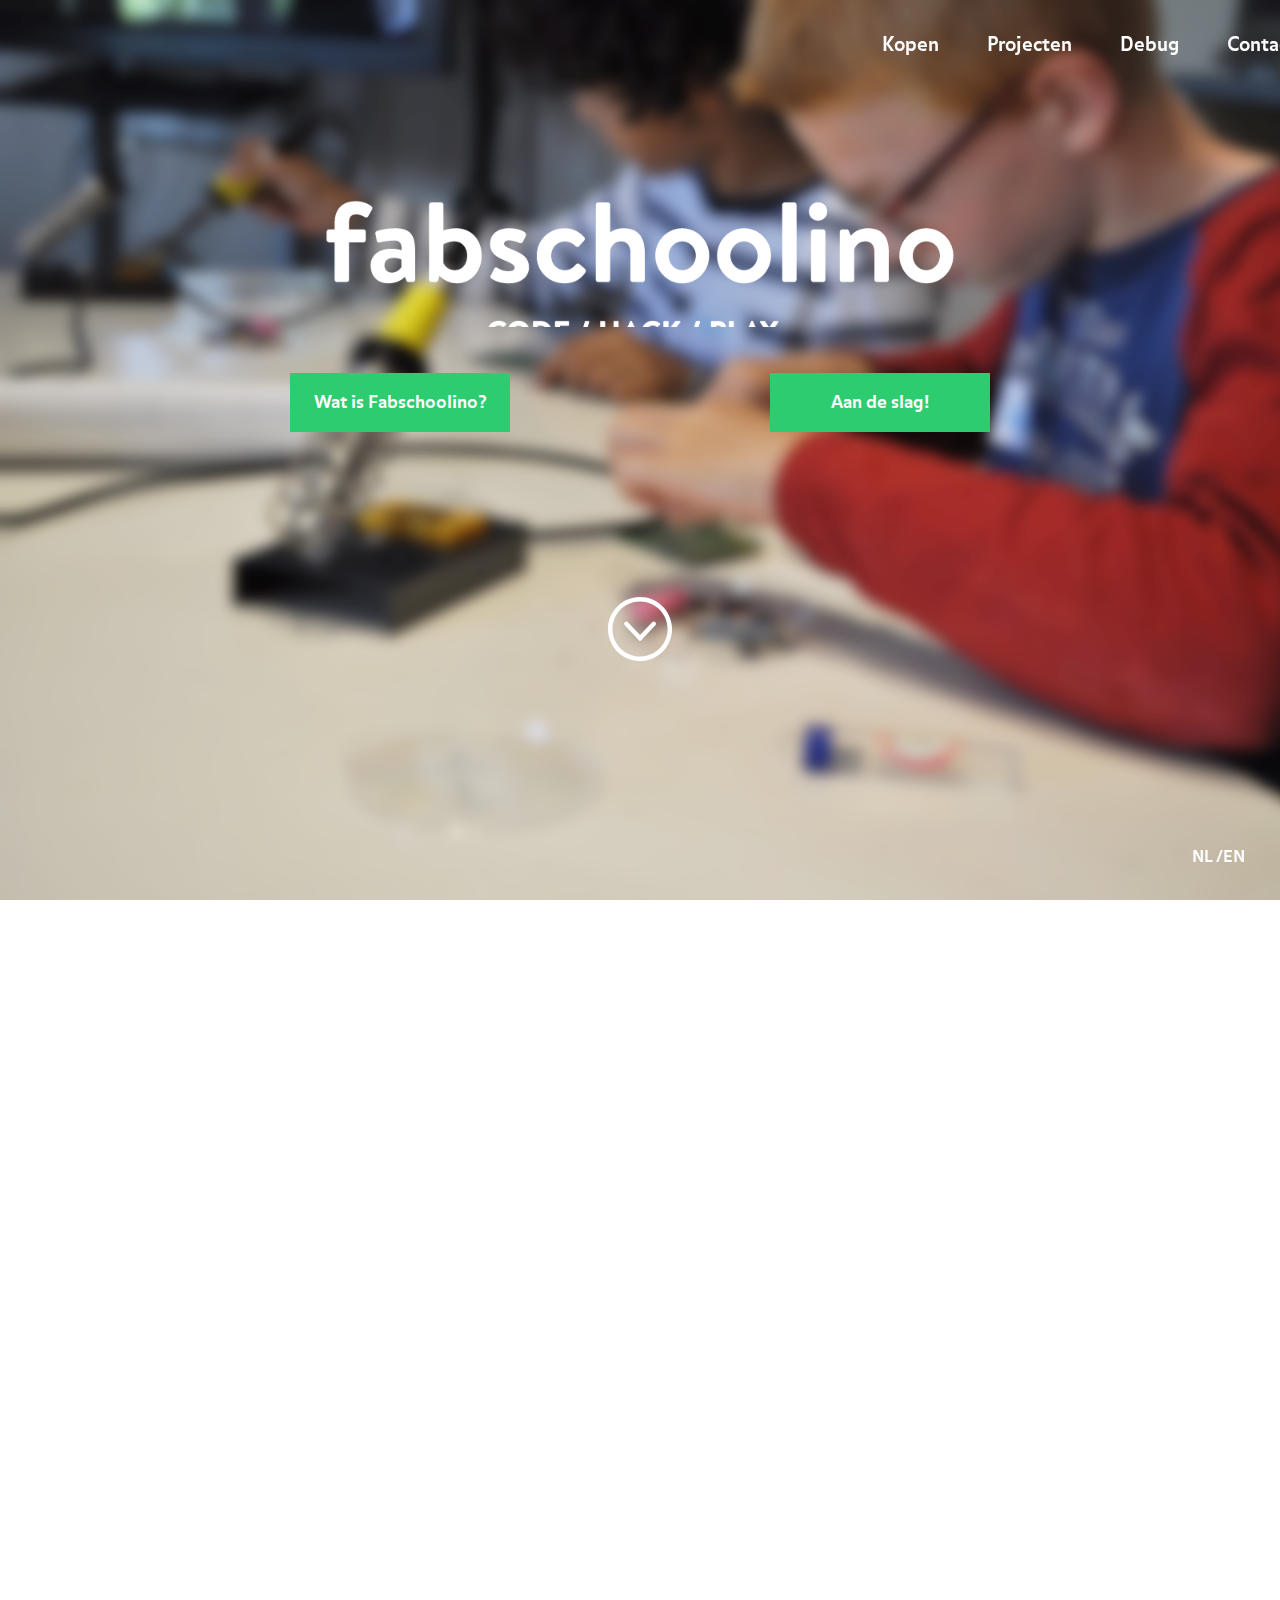
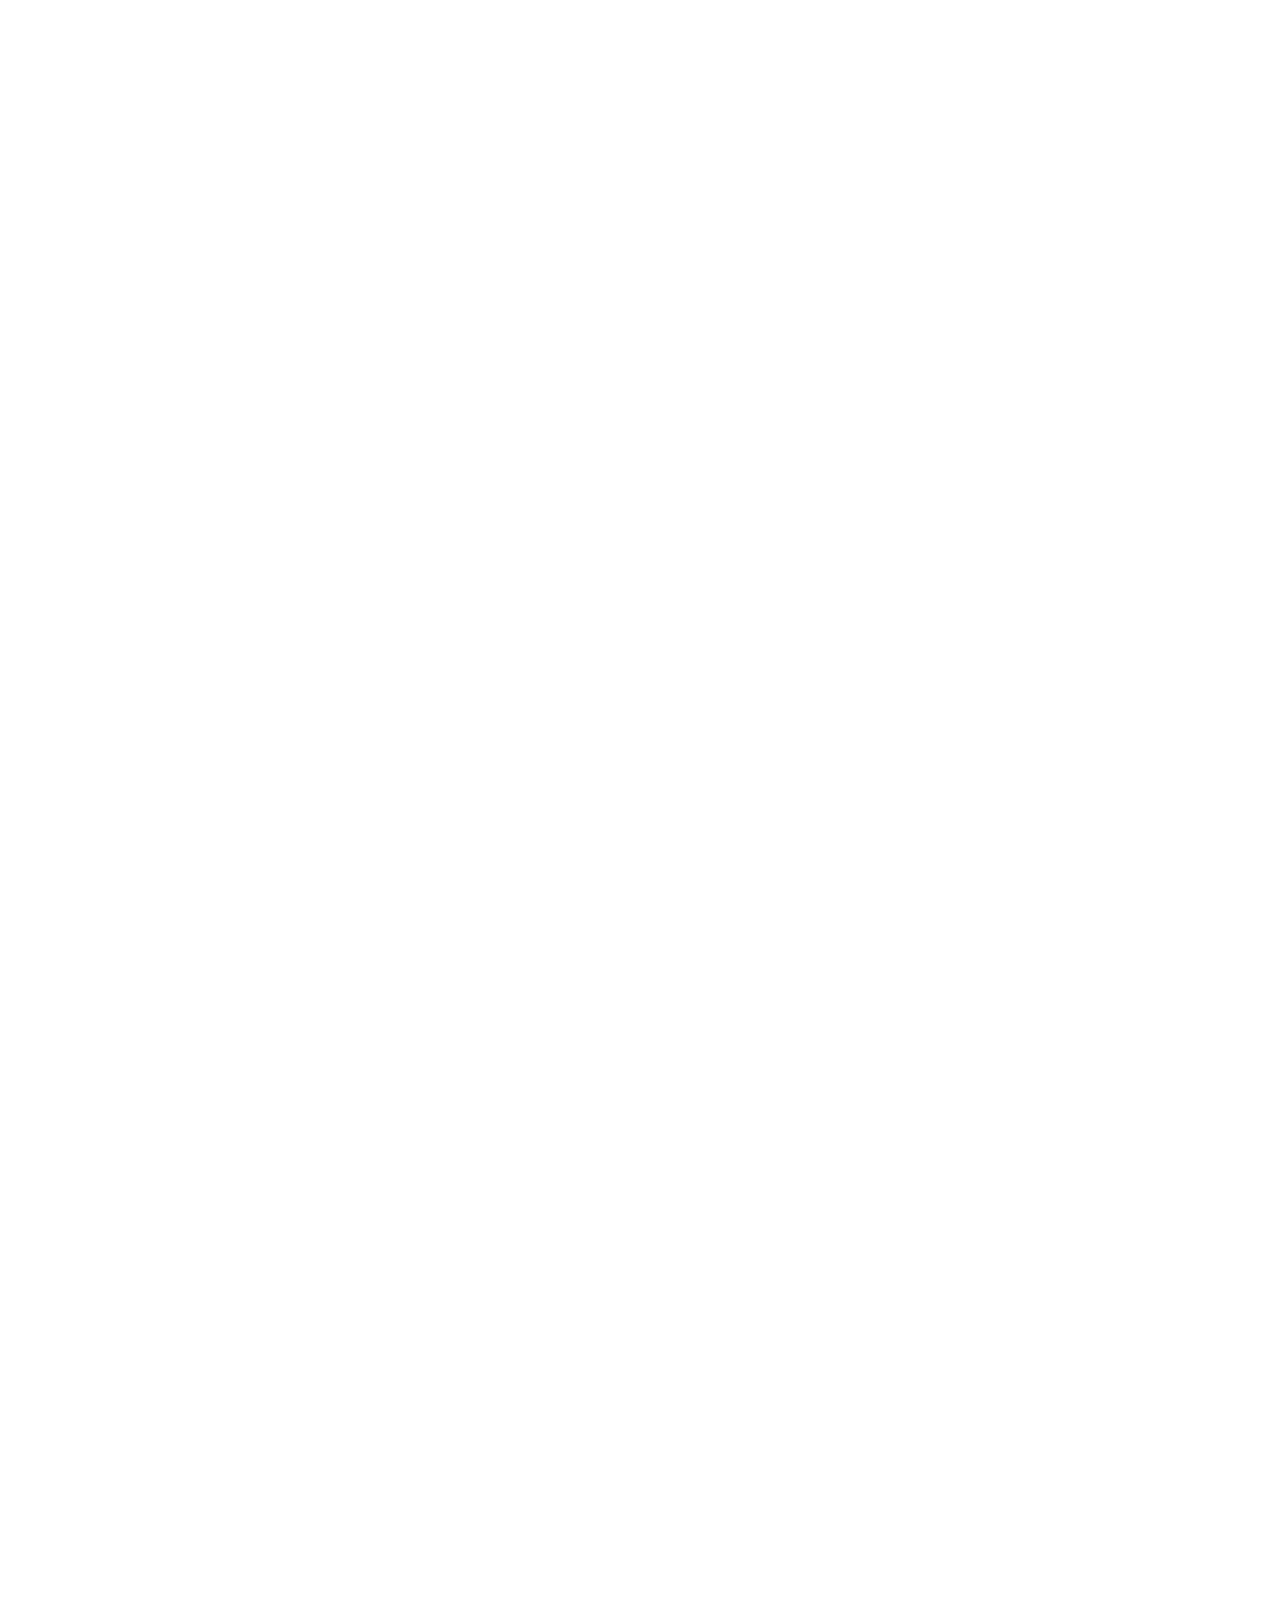
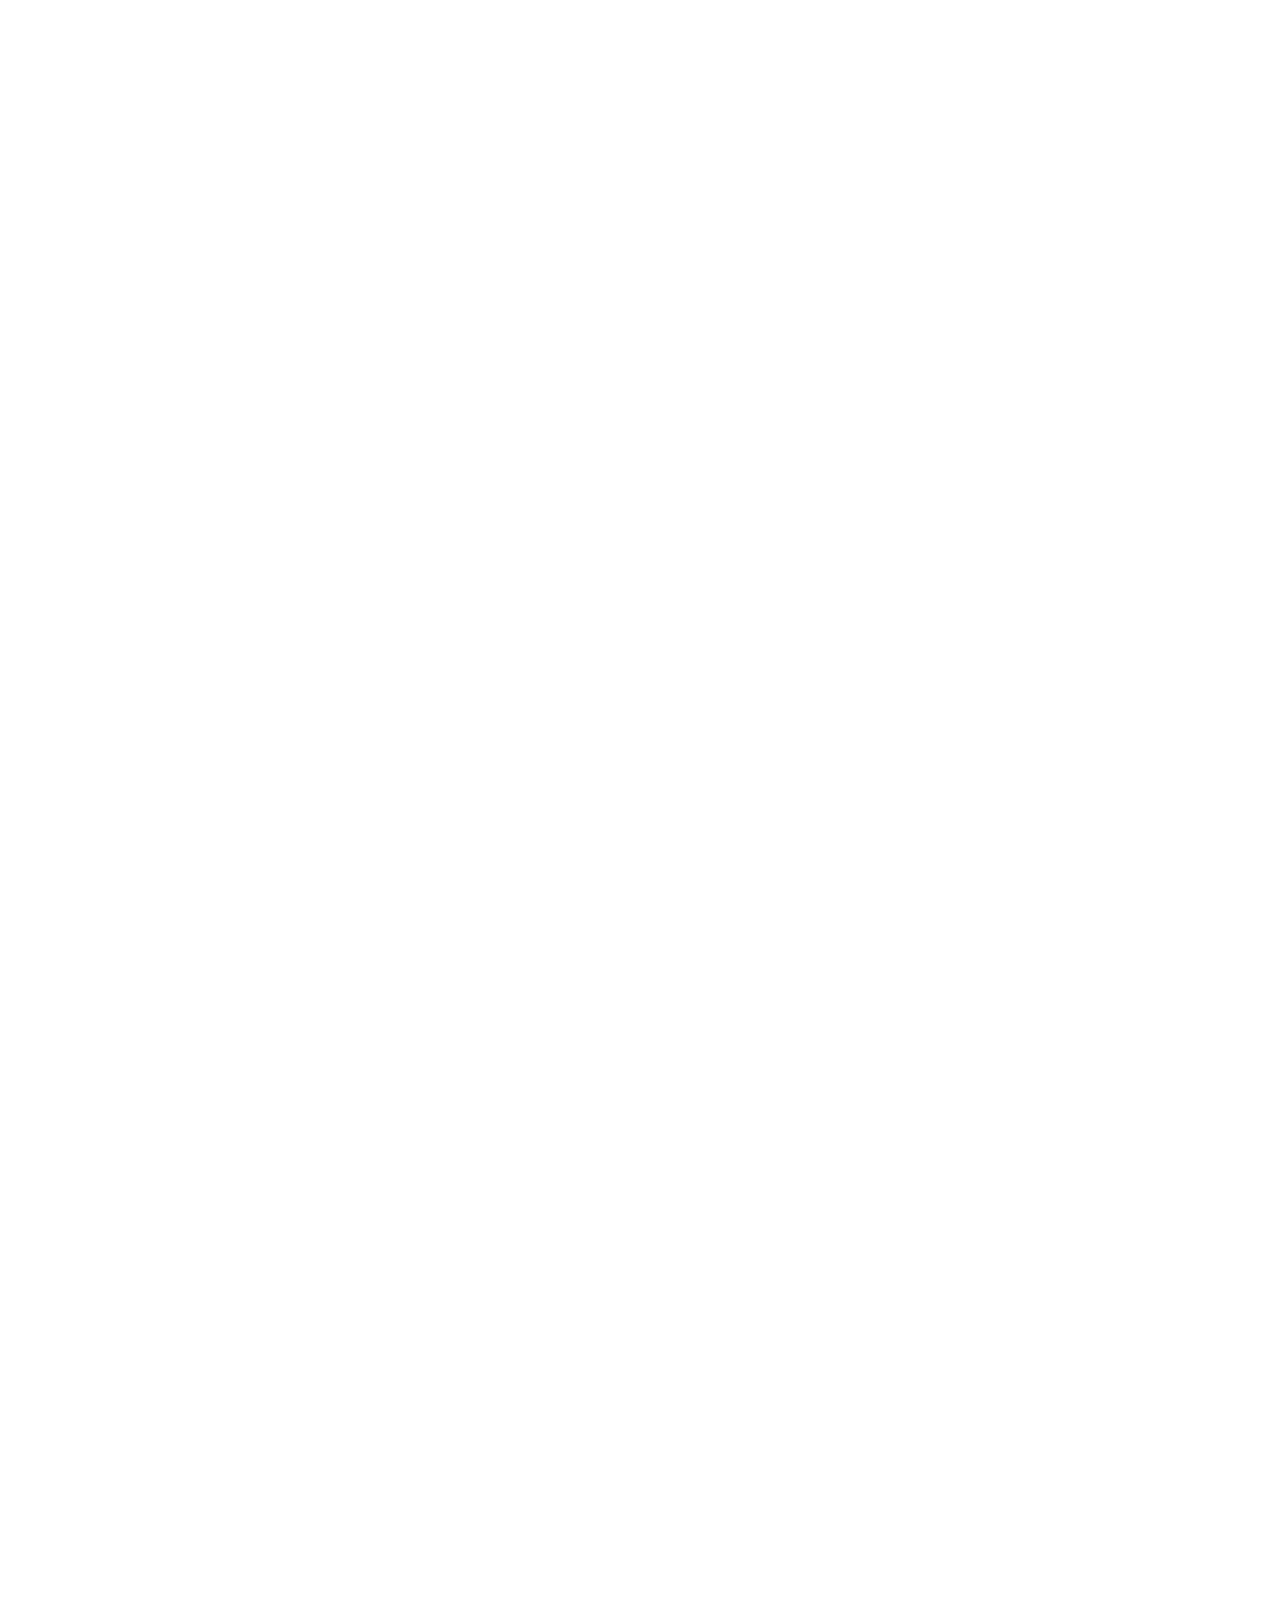
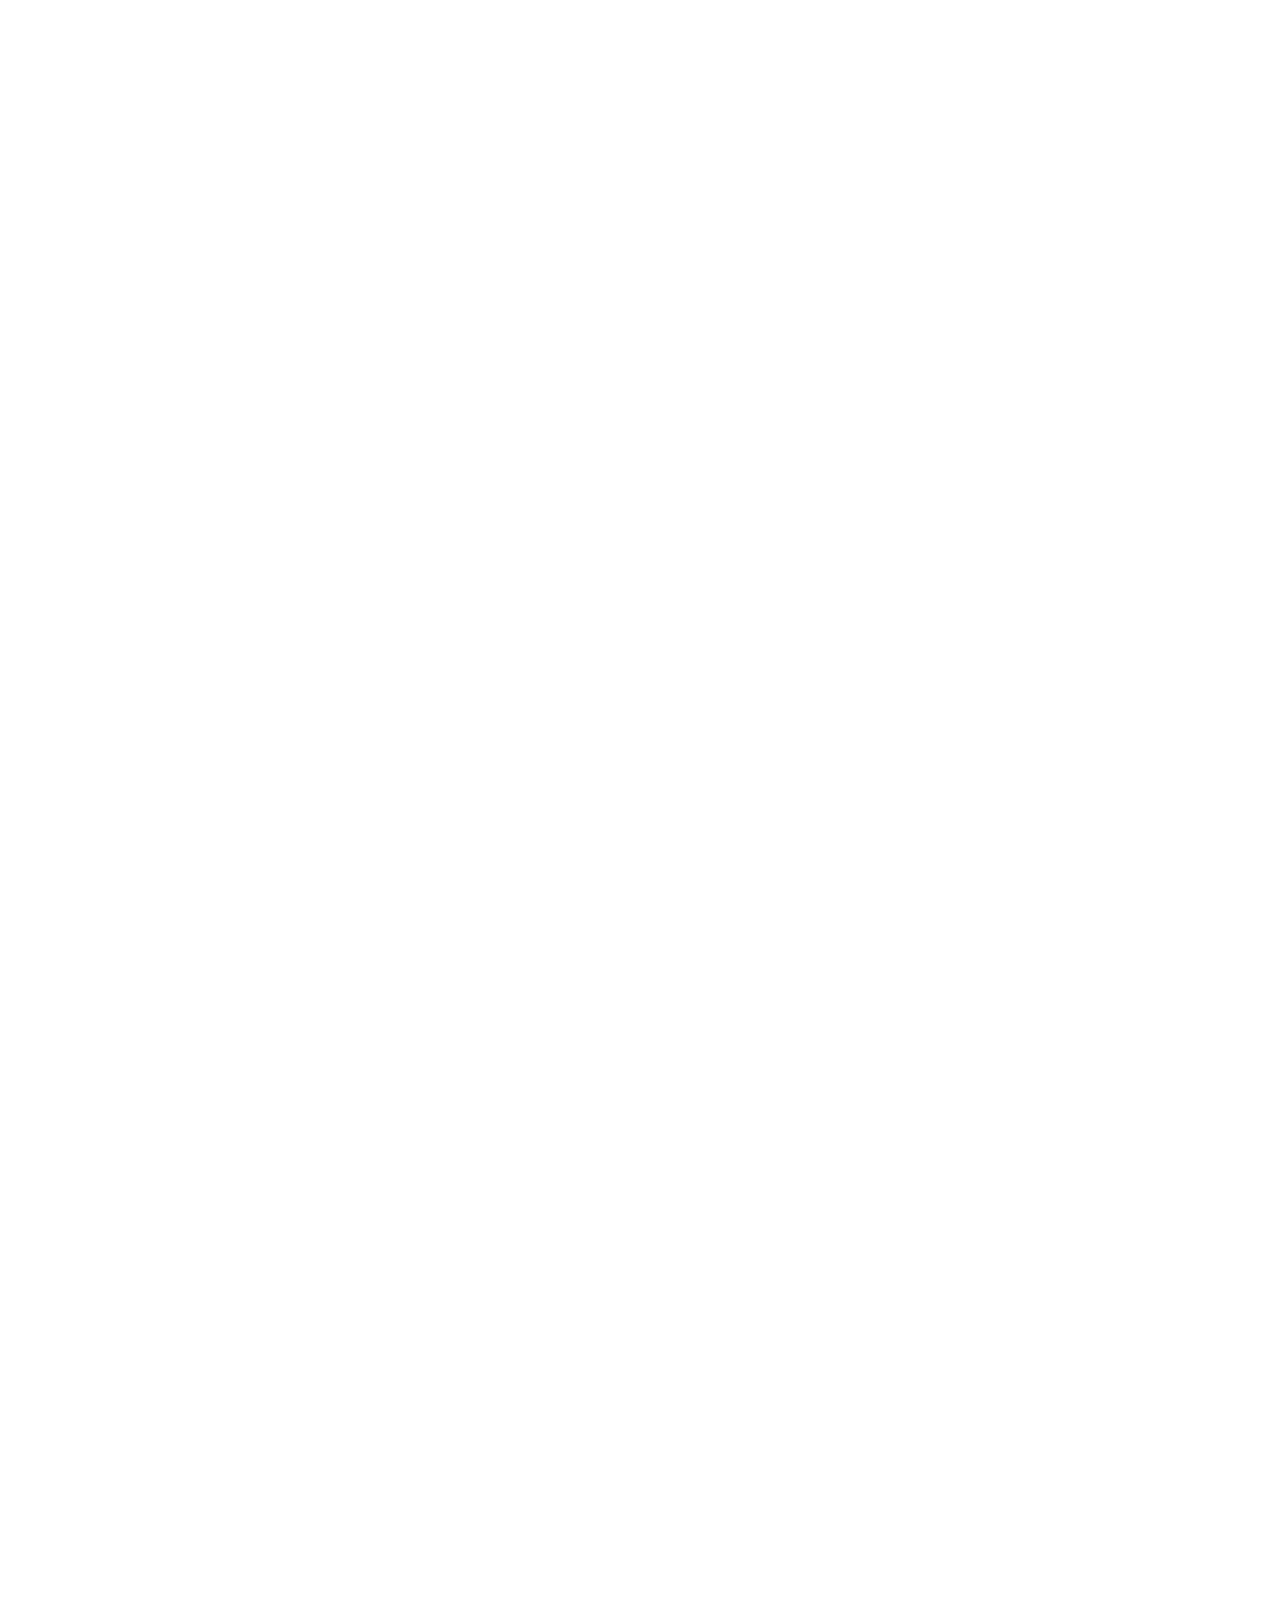
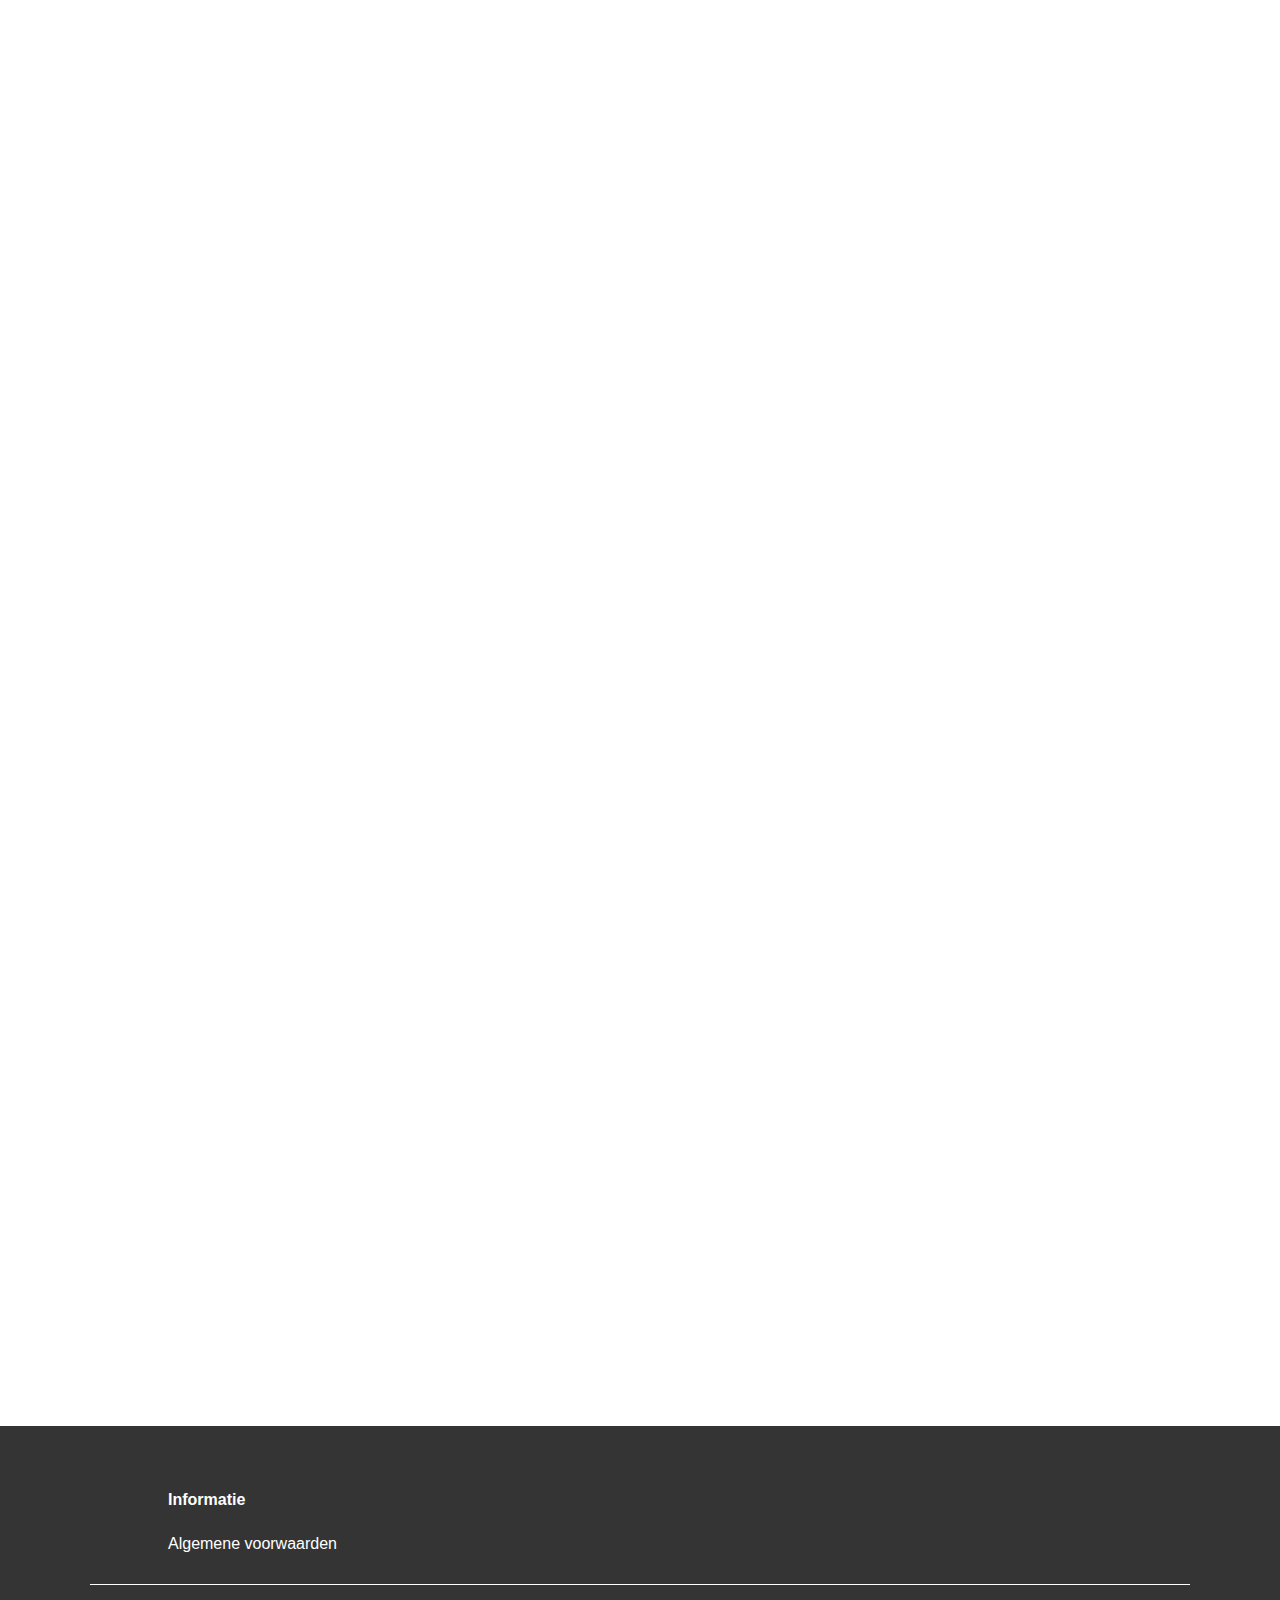
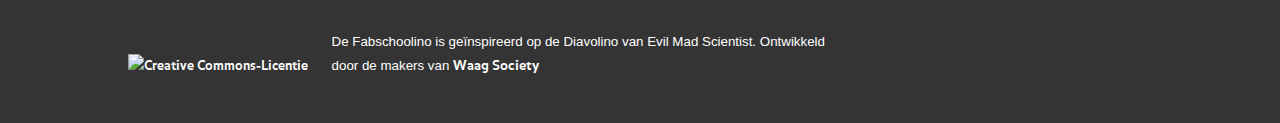
==== commit 2023a7f6: "text updates" ====
--- a/index.html
+++ b/index.html
@@ -62,7 +62,7 @@
           </li>
 
           <li class="info-text row1">
-            <h3>De Fabschoolino</h3>
+            <h3>Fabschoolino</h3>
             <p>De Fabschoolino is een doe-het-zelf mini-computer die speciaal ontwikkeld is voor de jonge maker. Dit
               bouwpakketje is een op de Arduino gebaseerde microcontroller die je helemaal zelf moet solderen en
               programmeren. Helemaal zelf ja! Speciaal voor alle supernieuwsgierige aagjes, niet-te-stoppen
@@ -138,7 +138,7 @@
                 <p>&euro; 20,-</p>
                 <p>excl verzendkosten</p>
                 <div class="button-box">
-                  <a href="https://shop.waag.org/index.php?route=product/product&path=60&product_id=50" target="_blank">Koop hier</a>
+                  <a href="https://shop.waag.org/index.php?route=product/product&path=60&product_id=50" target="_blank">Bestel</a>
                 </div>
 
               </li>
@@ -245,13 +245,13 @@
               <li>
                 <img src="img/tvb-gone_thumb.jpg">
                 <div class="projects_text_wrapper">
-                  <h3>TVB-Gone</h3>
-                  <p>Een leuke grap uithalen? Bouw een TVB-gone en programmeer je Fabschoolino zo dat je alle televisies
+                  <h3>TV-B-Gone</h3>
+                  <p>Een leuke grap uithalen? Bouw een TV-B-Gone en programmeer je Fabschoolino zo dat je alle televisies
                     in een keer kan uitzetten.
                   </p>
                   <ul>
                     <form class="button-container-inspiratie" method="get" action="media/pdf/tvb-gone_instructable.pdf">
-                      <button class="info-button" type="submit">TVB-Gone instructable</button>
+                      <button class="info-button" type="submit">TV-B-Gone instructable</button>
                     </form>
               </ul>
             </div>
@@ -354,15 +354,14 @@
                   Society de Fabschoolino. Met deze doe-het-zelf mini-computer wil Waag Society een extra impuls
                   geven aan de maakonderwijsbeweging in Nederland. Meer hierover lees je op de <a href="http://waag.org/nl/project/fabschoolino" target="_blank">hier</a>.</p>
               </div>
-
               <div id="contact-area">
                 <h3>Zelf een vraag stellen</h3>
                 <form method="post" action="contactengine.php">
-                  <label for="Email">Jouw E-mail:</label>
+                  <label for="Email">Jouw e-mail:</label>
                   <input type="text" name="Email" id="Email" required />
                   <label for="Message">Bericht:</label><br />
                   <textarea name="Message" rows="20" cols="20" id="Message" required></textarea>
-                  <input type="submit" name="submit" value="Stuur Email" class="submit-button" />
+                  <input type="submit" name="submit" value="Verstuur" class="submit-button" />
                 </form>
               </div>
               </div>
@@ -383,14 +382,11 @@
               <div class="footer-content">
                 <ul class="cc-wrapper">
                   <li>
-                    <a rel="license" href="http://creativecommons.org/licenses/by-nc-sa/4.0/"><img alt="Creative Commons-Licentie" style="border-width:0" src="https://i.creativecommons.org/l/by-nc-sa/4.0/88x31.png" /></a>
+                    <a rel="license" class="cc-icon" href="http://creativecommons.org/licenses/by-nc-sa/4.0/">
+                      <img alt="Creative Commons-Licentie" style="border-width:0" src="https://i.creativecommons.org/l/by-nc-sa/4.0/88x31.png" /></a>
                   </li>
                   <li>
-                    <span xmlns:dct="http://purl.org/dc/terms/" href="http://purl.org/dc/dcmitype/Text" property="dct:title" rel="dct:type">Instructables Fabschoolino</span> van <a xmlns:cc="http://creativecommons.org/ns#" href="www.waag.org" property="cc:attributionName" rel="cc:attributionURL">Waag Society</a> is in licentie gegeven volgens een <a rel="license" href="http://creativecommons.org/licenses/by-nc-sa/4.0/">Creative Commons Naamsvermelding-NietCommercieel-GelijkDelen 4.0 Internationaal-licentie</a>.
-                    Gebaseerd op een werk op <a xmlns:dct="http://purl.org/dc/terms/" href="fabschoolino.waag.org" rel="dct:source">fabschoolino.waag.org</a>.
-                  </li>
-                  <li>
-                    <p>Geinspireerd op de Diavolino. Gemaakt door <a href="http://www.waag.org/nl">Waag Society</a></p>
+                    <p>De Fabschoolino is geïnspireerd op de Diavolino van Evil Mad Scientist. Ontwikkeld door de makers van <a href="http://www.waag.org/nl">Waag Society</a></p>
                   </li>
                 </ul>
               </div>
--- a/css/main.css
+++ b/css/main.css
@@ -947,8 +947,16 @@
 .footer-content{
     height: auto;
     color: #fff;
-    display: inline-flex;
     justify-content: space-between;
+}
+
+.footer-content ul li {
+  display: inline-block;
+}
+
+.footer-content ul .cc-icon img {
+  max-width: 100%;
+  margin: 0;
 }
 
 
@@ -957,7 +965,6 @@
     margin: 0 auto;
     padding: 3.5vh 3em;
     list-style: none;
-    display: inline-flex;
     flex-wrap: wrap;
     flex-direction: row;
     font-size: 0.8em;
@@ -1213,10 +1220,30 @@
     text-align: left;
     border-bottom: 0px solid;
     width: 10px;
-
-
-}
-
+}
+#page-wrap {
+  width: auto;
+  padding: 100px;
+  margin: auto;
+}
+
+#page-wrap h1{
+  margin: 0;
+}
+
+.button {
+  margin: 0;
+  display: inline-block;
+  text-align: center;
+  height: auto;
+  background-color: #2ECC71;
+  padding: 1em 2em;
+  font-family: Balance-bold;
+  border: 0px solid;
+  color: #fff;
+  font-size: 1.1em;
+  text-decoration: none;
+}
 .debug-slideshow--text{
     position: absolute;
     bottom: 2%;
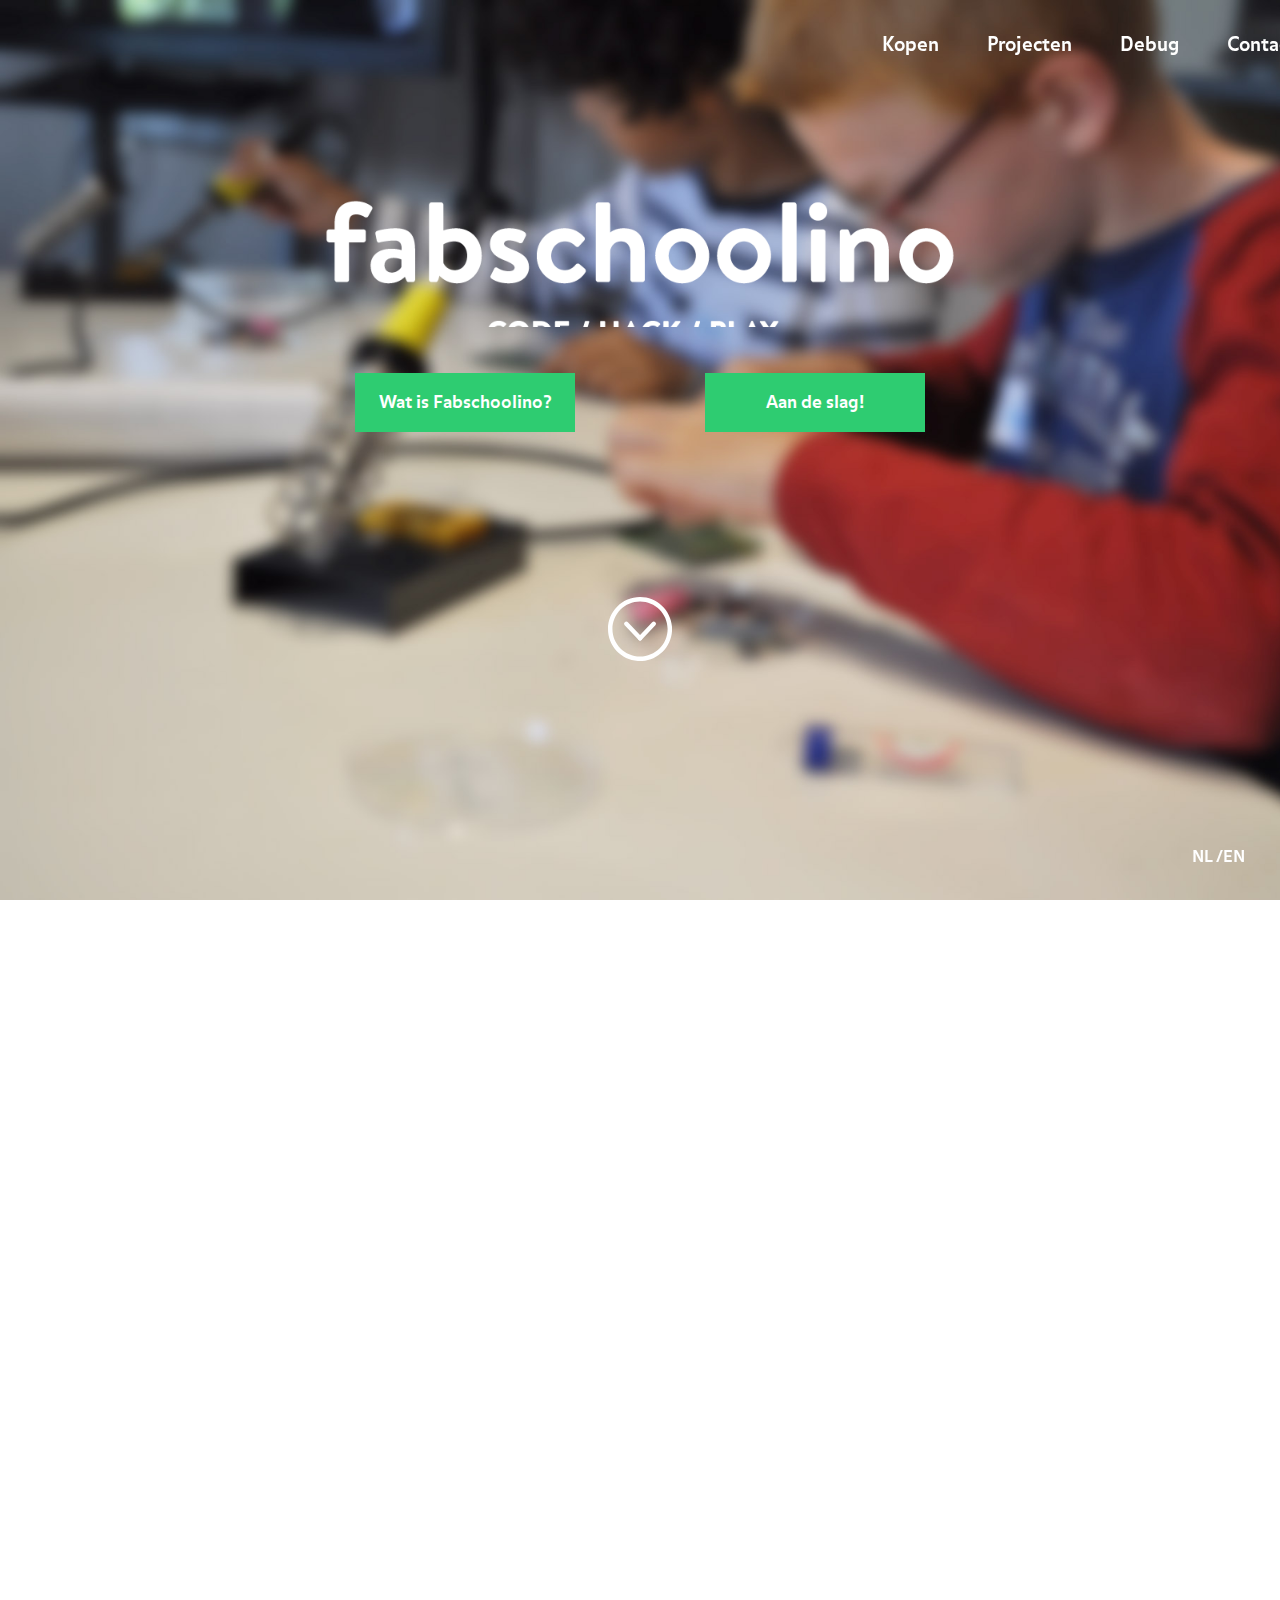
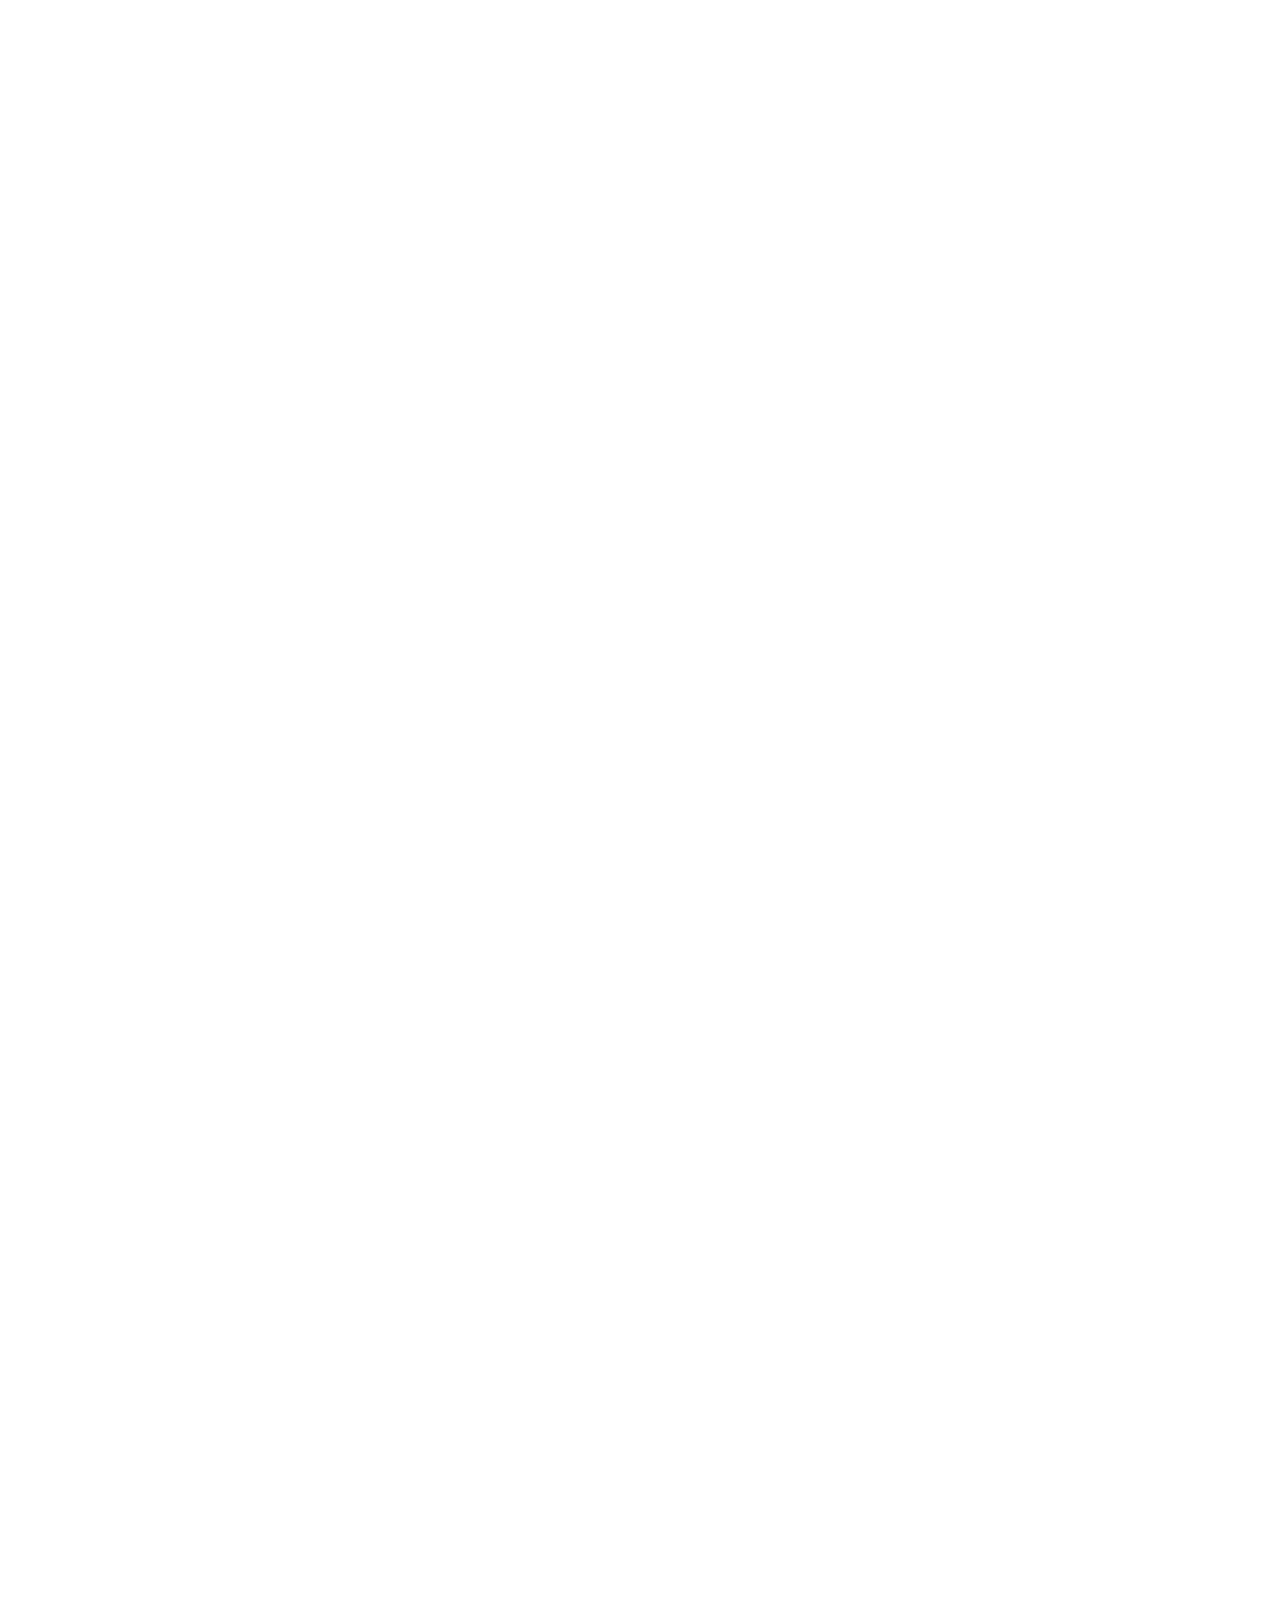
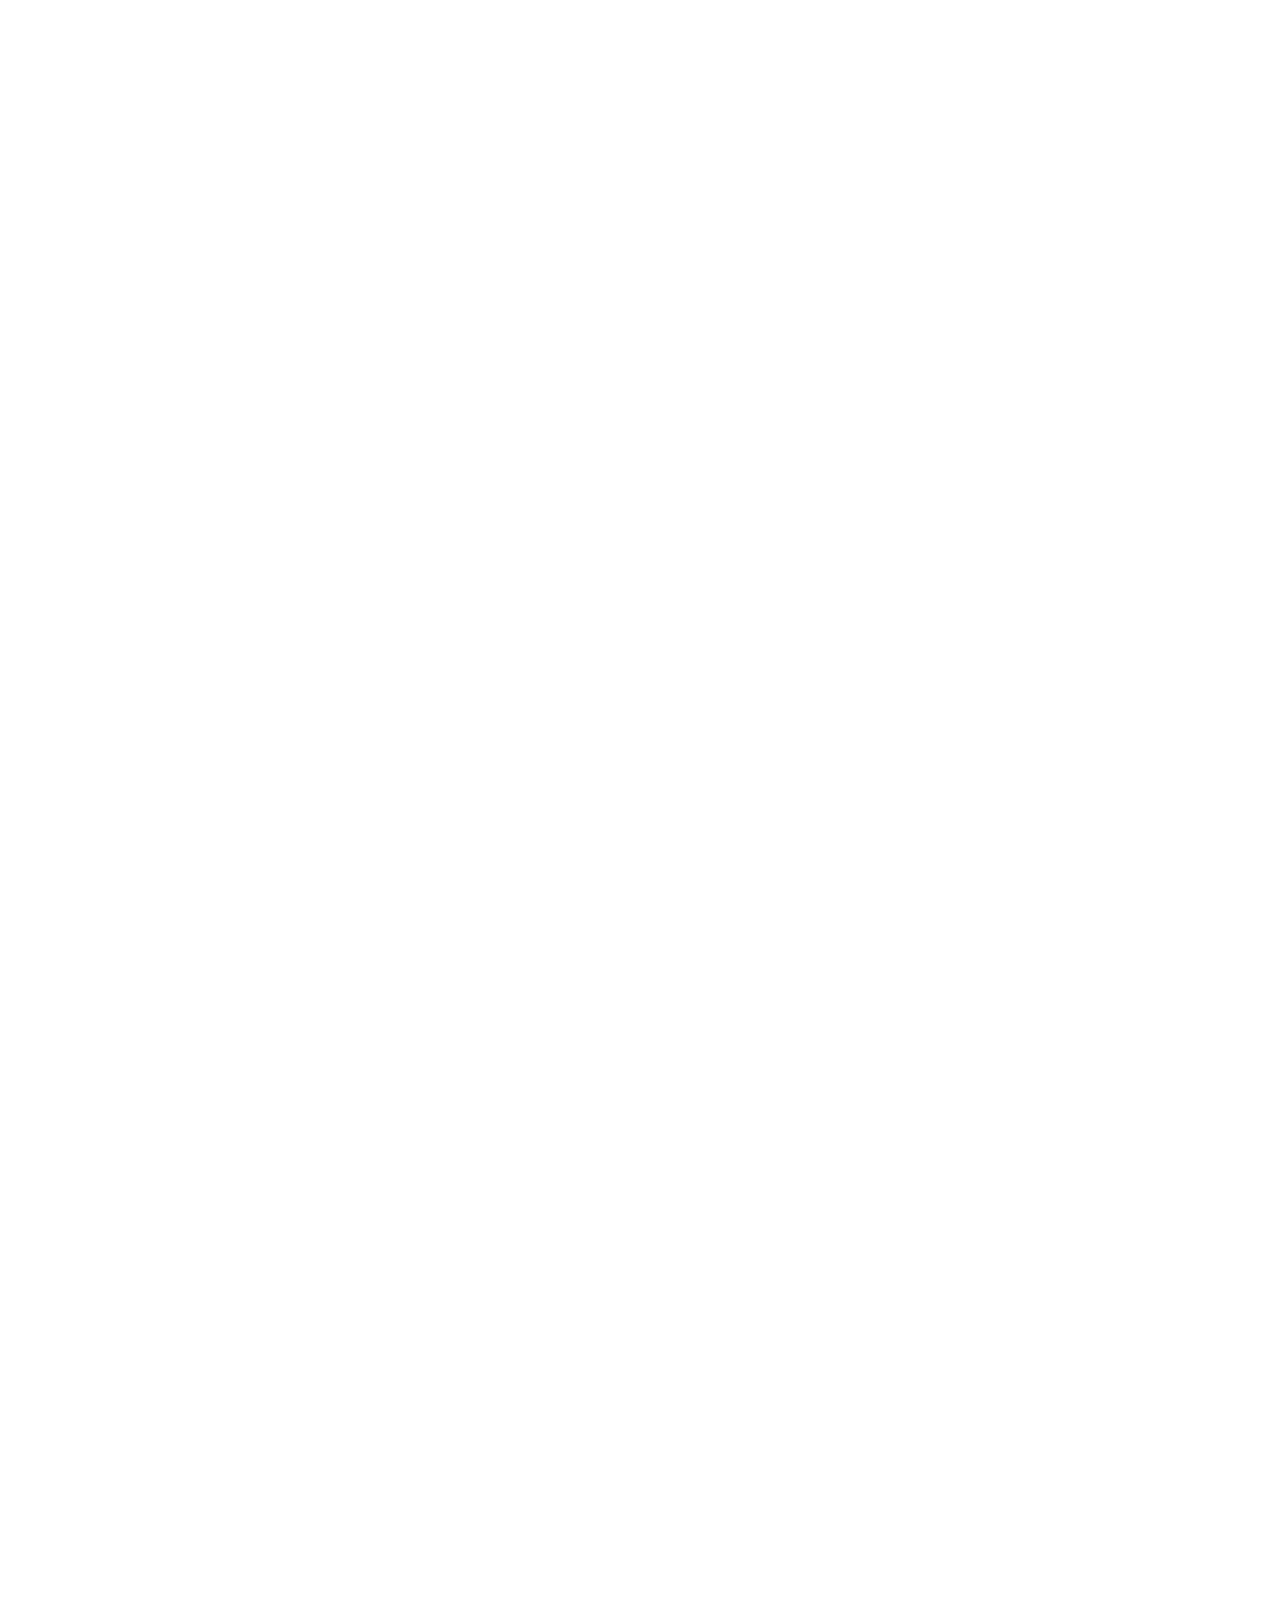
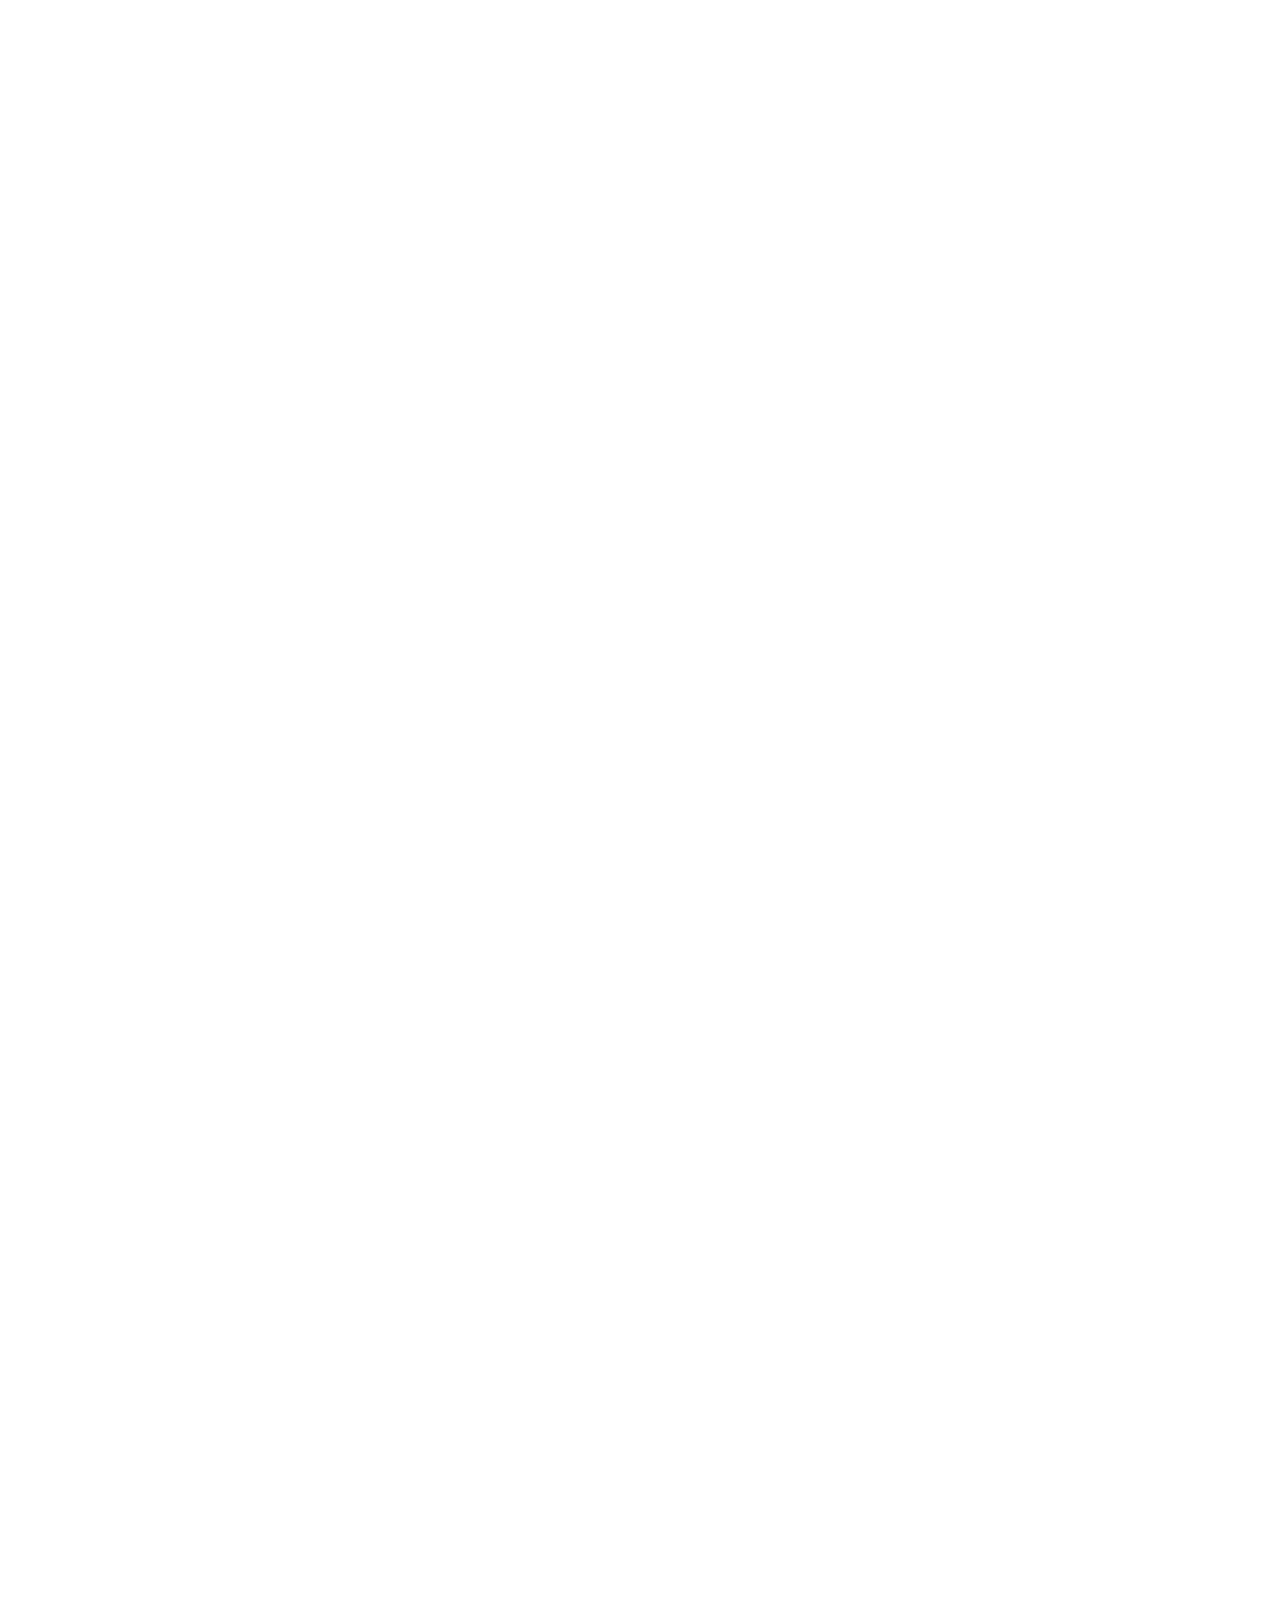
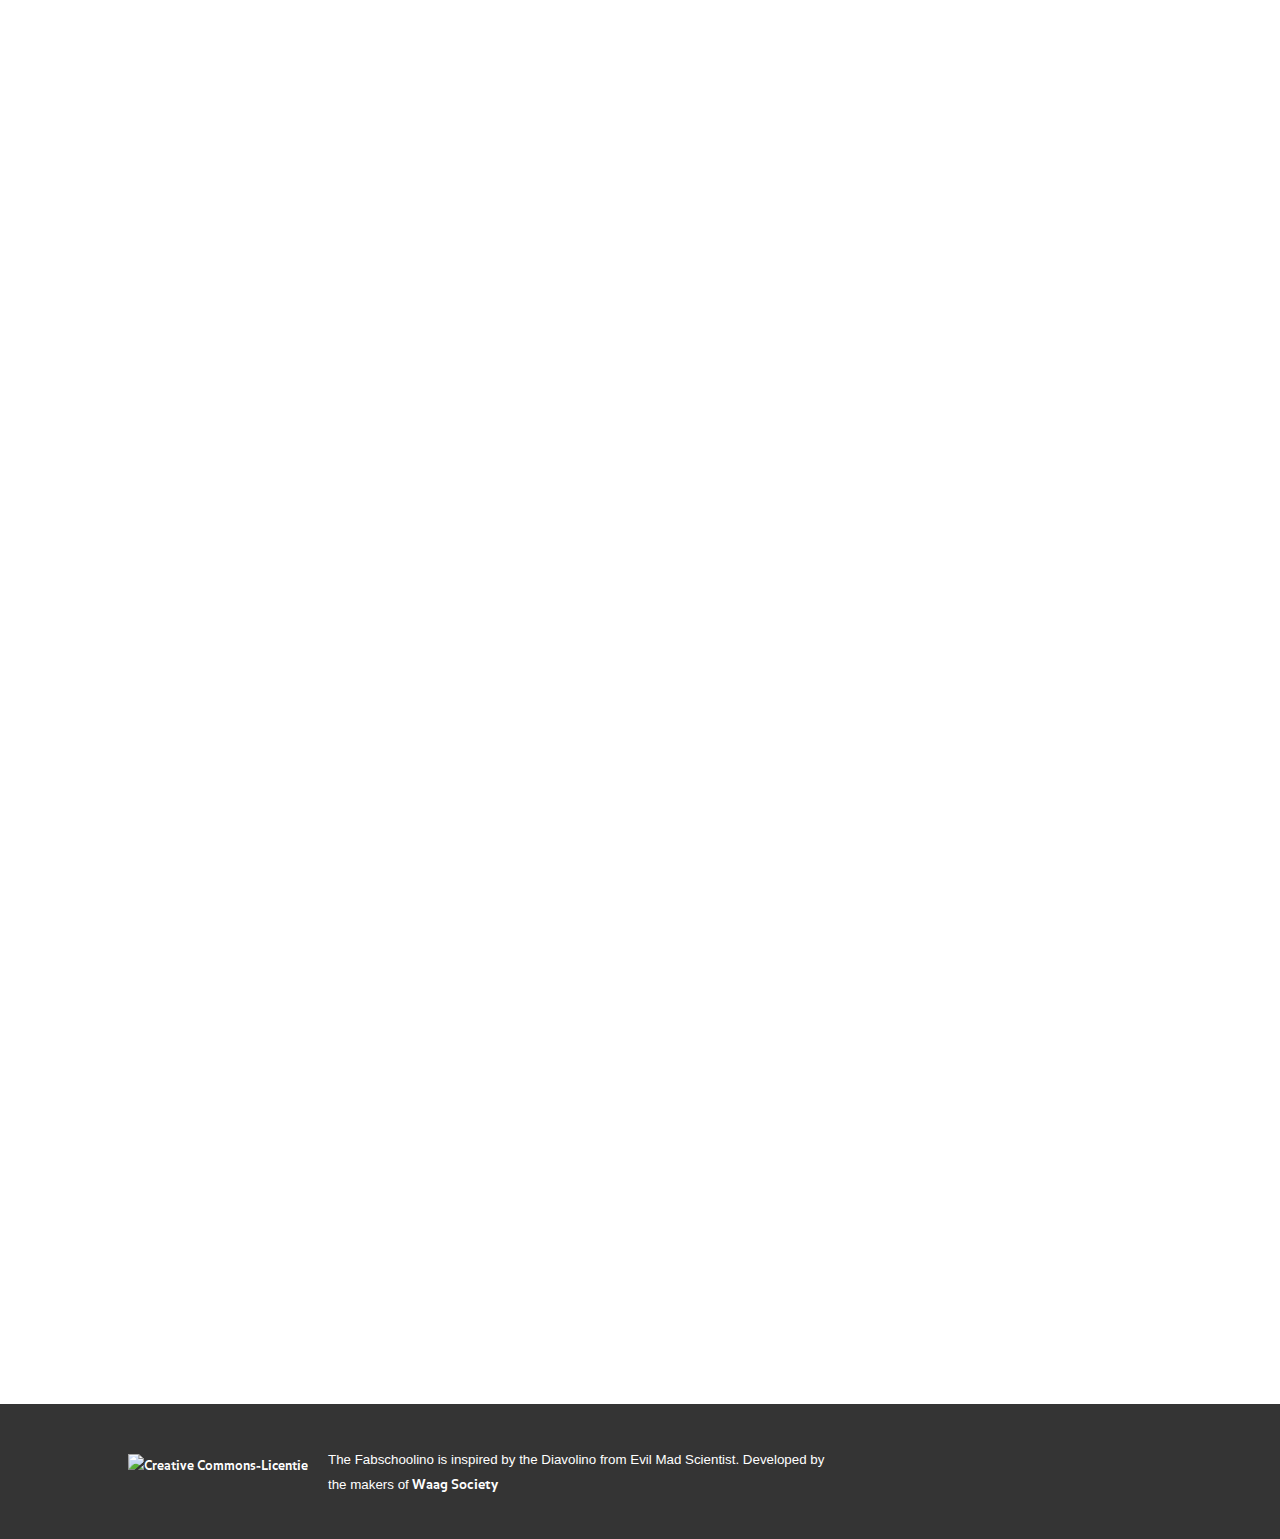
==== commit 160e2e56: "optimized images" ====
--- a/index.html
+++ b/index.html
@@ -368,17 +368,7 @@
             </section>
 
             <!--footer-->
-
             <section id="footer">
-              <div class="footer-info">
-                <ul>
-                  <li>
-                    <h4>Informatie</h4>
-                    <a href="terms.html" target="_blank">Algemene voorwaarden</a>
-                  </li>
-                </ul>
-              </div>
-              <span class="bar"></span>
               <div class="footer-content">
                 <ul class="cc-wrapper">
                   <li>
@@ -386,7 +376,7 @@
                       <img alt="Creative Commons-Licentie" style="border-width:0" src="https://i.creativecommons.org/l/by-nc-sa/4.0/88x31.png" /></a>
                   </li>
                   <li>
-                    <p>De Fabschoolino is geïnspireerd op de Diavolino van Evil Mad Scientist. Ontwikkeld door de makers van <a href="http://www.waag.org/nl">Waag Society</a></p>
+                    <p>The Fabschoolino is inspired by the Diavolino from Evil Mad Scientist. Developed by the makers of <a href="http://www.waag.org/en">Waag Society</a></p>
                   </li>
                 </ul>
               </div>
--- a/css/main.css
+++ b/css/main.css
@@ -98,7 +98,7 @@
 #start {
     height: 100vh;
     width: 100vw;
-    background-image: url(../img/bg_images/bg_landing2.png);
+    background-image: url(../img/bg_images/bg_landing.jpg);
     background-size: cover;
 
 }
@@ -130,7 +130,7 @@
 
 
 .button-wrapper{
-    max-width: 75%;
+    max-width: 700px;
     height: 20vh;
     margin: auto;
     padding-top: 2%;
@@ -478,7 +478,6 @@
 .intro_projects_wrapper ul{
     display: inline-flex;
     flex-flow: row wrap;
-    justify-content: space-between;
     padding: 0;
     margin: 0;
     width: 100%;
@@ -542,8 +541,6 @@
 .intro-text_wrapper ul{
     display: inline-flex;
     flex-wrap: wrap;
-    justify-content: space-between;
-    width: 90%;
 }
 
 .intro-text_wrapper h3{
@@ -554,16 +551,14 @@
 
 .button-container-intro{
     margin-top: 2em;
-    width: 35%;
-    margin-right: 40px;
+    margin-right: 10px;
 }
 
 .button-container-intro button{
     text-align: center;
-    width: 180px;
     height: auto;
     background-color: #2ECC71;
-    padding: 1em 0;
+    padding: 1em 2em;
     font-family: Balance-bold;
     cursor: pointer;
     border: 0px solid;
@@ -644,7 +639,6 @@
 .projects_wrapper ul{
     display: inline-flex;
     flex-flow: row wrap;
-    justify-content: space-between;
     padding: 0;
     margin: 0;
     width: 100%;
@@ -680,23 +674,20 @@
 .projects_text_wrapper ul{
     display: inline-flex;
     flex-wrap: wrap;
-    justify-content: space-between;
     width: 70%;
 }
 
 .button-container-inspiratie{
     margin-top: 1em !important;
     margin-bottom: 1em;
-
-
 }
 
 .button-container-inspiratie button{
     text-align: center;
-    width: 170px;
-    height: auto;
+    height: auto;
+    margin-right: 10px;
     background-color: #2ECC71;
-    padding: 1em 0;
+    padding: 1em 2em;
     font-family: Balance-bold;
     cursor: pointer;
     border: 0px solid;
@@ -944,44 +935,38 @@
 
 
 
-.footer-content{
-    height: auto;
-    color: #fff;
-    justify-content: space-between;
-}
-
-.footer-content ul li {
-  display: inline-block;
+.footer-content {
+  height: auto;
+  color: #fff;
+}
+
+.footer-content ul{
+  display: flex;
+  align-items: center;
+  margin: 0 auto;
+  padding: 3.5vh 3em;
+  list-style: none;
+  flex-wrap: wrap;
+  flex-direction: row;
+  font-size: 0.8em;
+  width: 80%;
+  line-height: 1.9em;
 }
 
 .footer-content ul .cc-icon img {
   max-width: 100%;
   margin: 0;
-}
-
-
-.footer-content ul{
-    border-top: #fff 1px solid;
-    margin: 0 auto;
-    padding: 3.5vh 3em;
-    list-style: none;
-    flex-wrap: wrap;
-    flex-direction: row;
-    font-size: 0.8em;
-    width: 80%;
-    justify-content: space-around;
-    line-height: 1.9em;
+  margin-bottom: 10px;
 }
 
 .footer-content ul li{
-    max-width: 50%;
-    margin-right: 20px;
-}
-
-.footer-content ul li img{
-    margin:0.1em 0 0 40%;
-    width: 120px;
-    height: auto;
+  display: inline-block;
+  max-width: 50%;
+  margin-right: 20px;
+}
+
+.footer-content ul li p {
+  margin-bottom: 10px;
 }
 
 .footer-content ul li a{
@@ -1055,7 +1040,7 @@
 #start-debug {
     height: 100vh;
     width: 100vw;
-    background-image: url(../img/bg_images/bg_debug.png);
+    background-image: url(../img/bg_images/bg_debug.jpg);
     background-size: cover;
 
 }
@@ -1221,6 +1206,7 @@
     border-bottom: 0px solid;
     width: 10px;
 }
+
 #page-wrap {
   width: auto;
   padding: 100px;
@@ -1328,6 +1314,7 @@
 
 
 .debug-contact-button{
+    display: block;
     text-align: center;
     width: 170px;
     height: auto;
@@ -1339,15 +1326,18 @@
     color: #fff;
     font-size: 1em;
     transition: all 0.2s;
-    margin: 60px 25vw;
+    margin: 60px auto;
+    text-decoration: none;
 }
 
 .debug-contact-button:hover{
     background-color: #219351;
+    color: #fff;
     -webkit-transition: all 0.2s;
     -moz-transition: all 0.2s;
     -o-transition: all 0.2s;
     transition: all 0.2s;
+    text-decoration: none;
 }
 /*
 .debug-slideshow--btn-right{
@@ -1687,7 +1677,6 @@
 
      .projects_text_wrapper ul{
         width: 80%;
-        justify-content: space-between;
     }
 
     .button-container-inspiratie{
